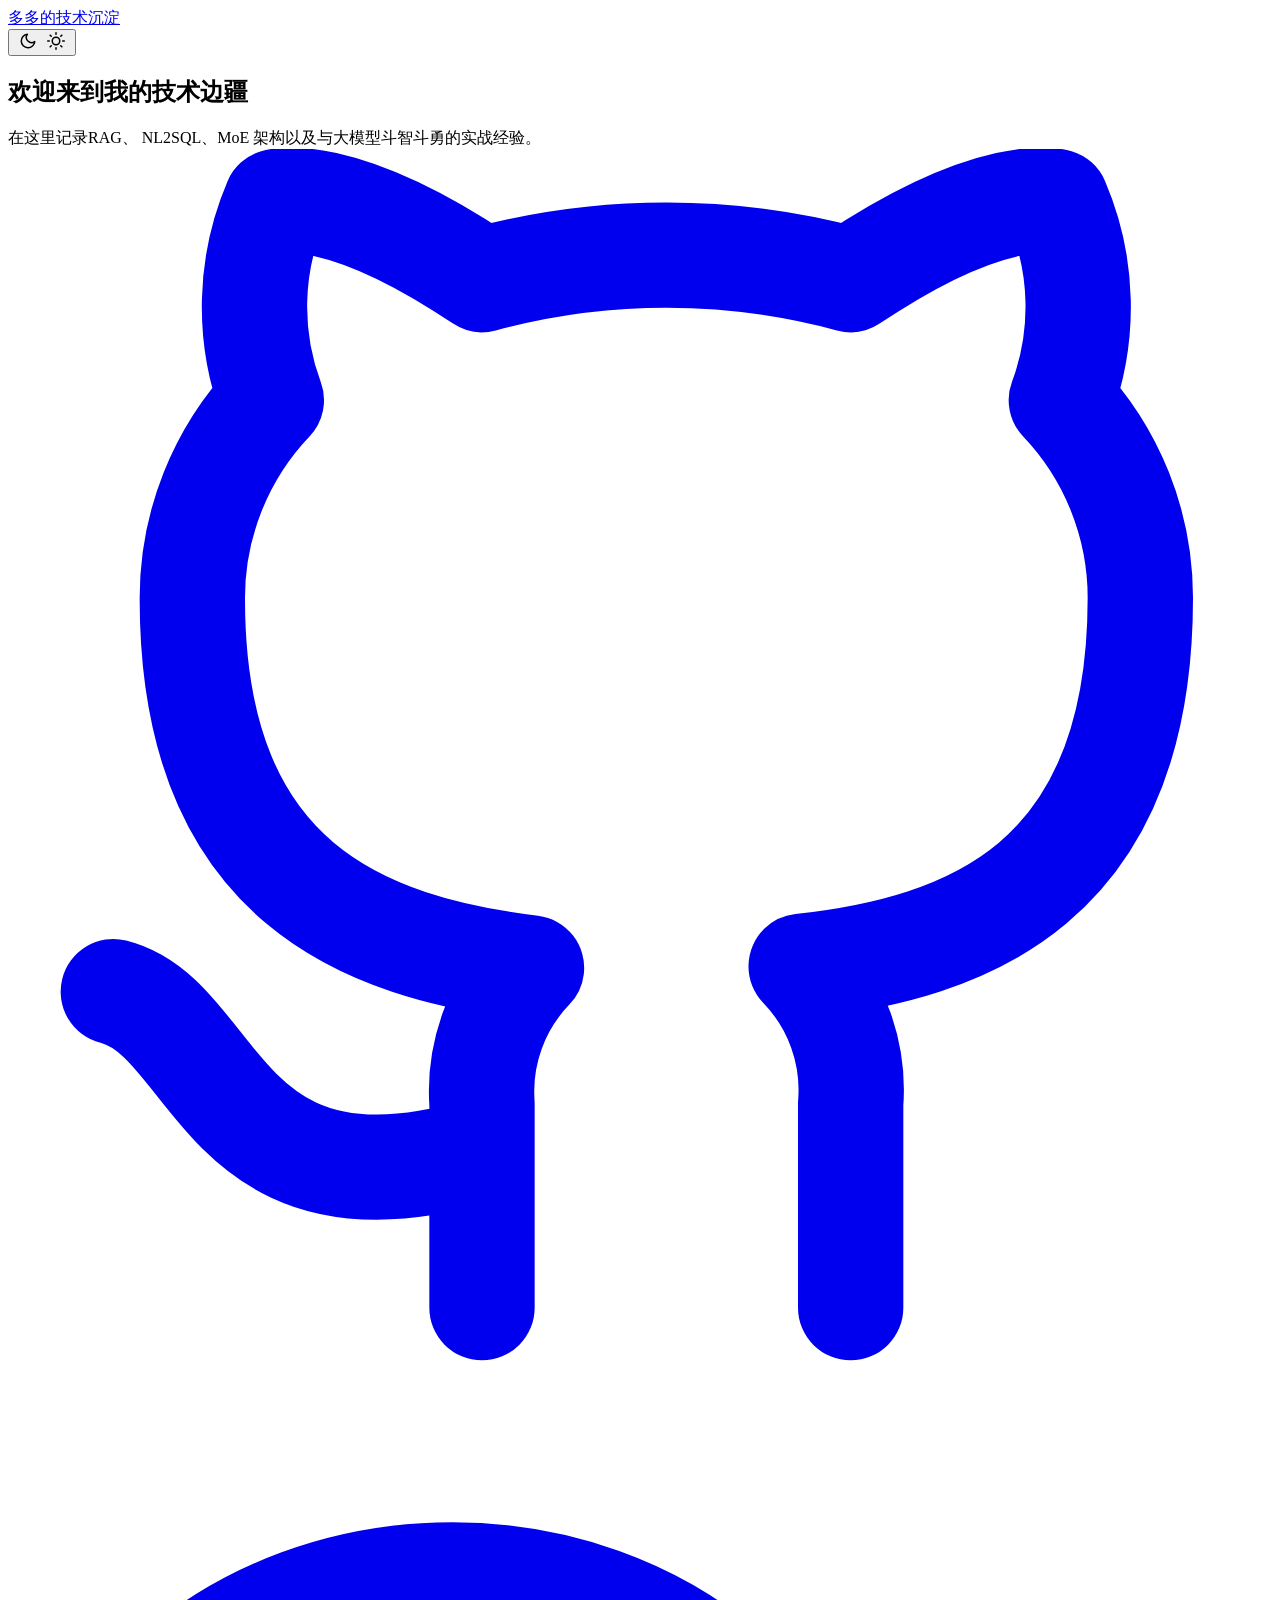
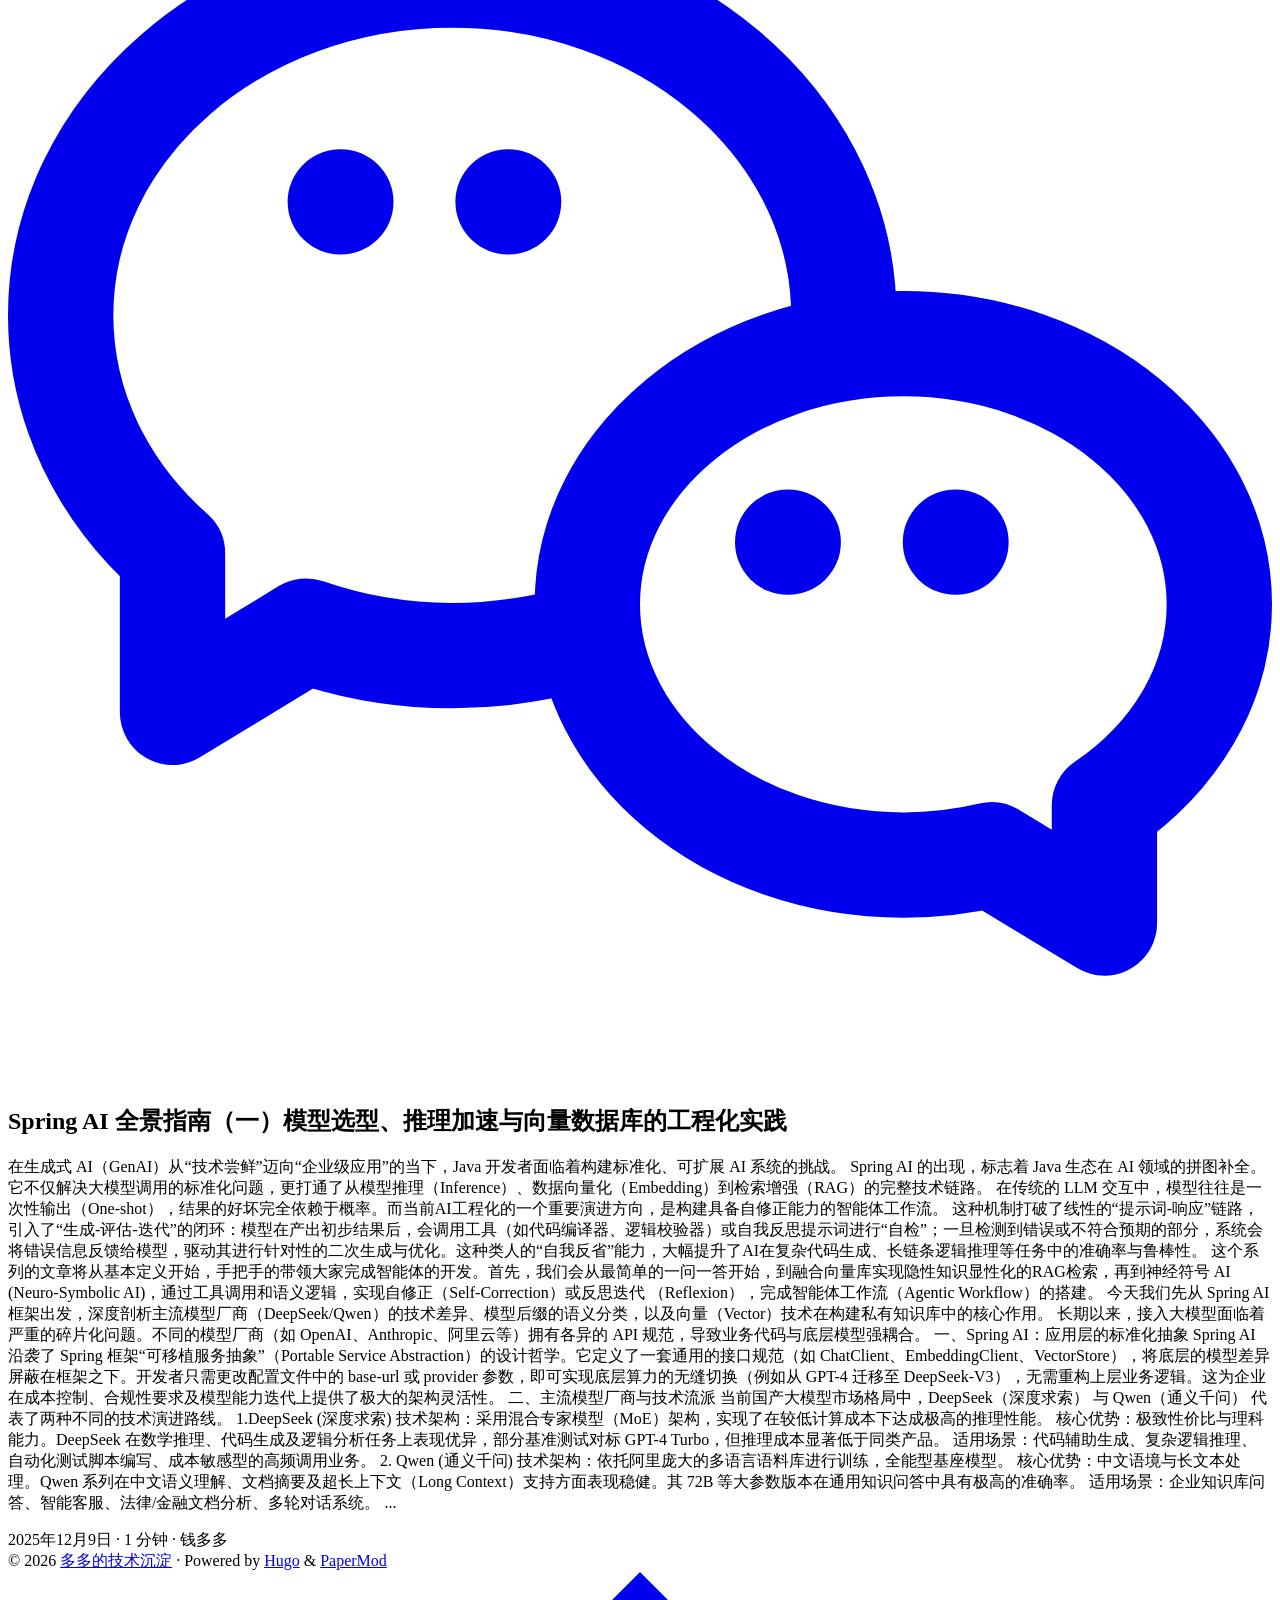
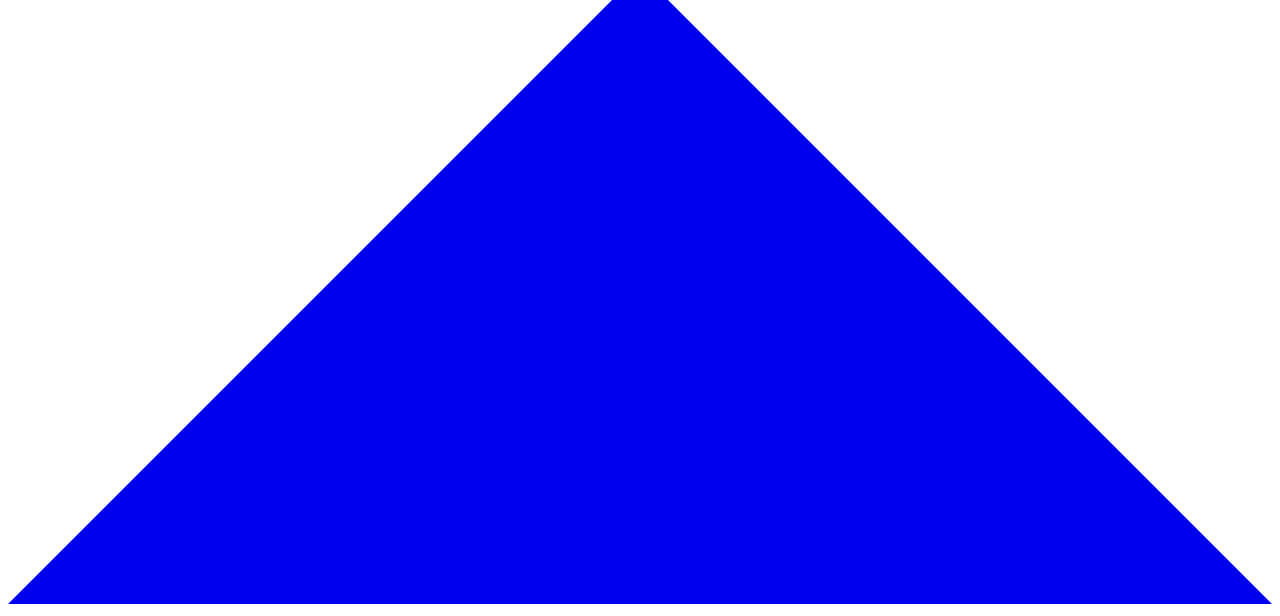
==== public/index.html @ cf21b391 "整理格式" ====
<!DOCTYPE html>
<html lang="zh" dir="auto" data-theme="auto">

<head>
	<meta name="generator" content="Hugo 0.157.0"><script src="/livereload.js?mindelay=10&amp;v=2&amp;port=1313&amp;path=livereload" data-no-instant defer></script><meta charset="utf-8">
<meta http-equiv="X-UA-Compatible" content="IE=edge">
<meta name="viewport" content="width=device-width, initial-scale=1, shrink-to-fit=no">
<meta name="robots" content="index, follow">
<title>多多的技术沉淀</title>

<meta name="description" content="NL2SQL RAG 架构 | 大模型调优 | 技术随笔">
<meta name="author" content="钱多多">
<link rel="canonical" href="http://localhost:1313/">
<link crossorigin="anonymous" href="/assets/css/stylesheet.589c6b223ddcdb5d523e7ef626071a9fa18f7d5722f6f3ce22c0b4c226a853ff.css" integrity="sha256-WJxrIj3c211SPn72Jgcan6GPfVci9vPOIsC0wiaoU/8=" rel="preload stylesheet" as="style">
<link rel="icon" href="http://localhost:1313/favicon.ico">
<link rel="icon" type="image/png" sizes="16x16" href="http://localhost:1313/favicon-16x16.png">
<link rel="icon" type="image/png" sizes="32x32" href="http://localhost:1313/favicon-32x32.png">
<link rel="apple-touch-icon" href="http://localhost:1313/apple-touch-icon.png">
<link rel="mask-icon" href="http://localhost:1313/safari-pinned-tab.svg">
<meta name="theme-color" content="#2e2e33">
<meta name="msapplication-TileColor" content="#2e2e33">
<link rel="alternate" type="application/rss+xml" href="http://localhost:1313/index.xml" title="rss">
<link rel="alternate" type="application/json" href="http://localhost:1313/index.json" title="json">
<link rel="alternate" hreflang="zh" href="http://localhost:1313/">
<noscript>
    <style>
        #theme-toggle,
        .top-link {
            display: none;
        }

    </style>
    <style>
        @media (prefers-color-scheme: dark) {
            :root {
                --theme: rgb(29, 30, 32);
                --entry: rgb(46, 46, 51);
                --primary: rgb(218, 218, 219);
                --secondary: rgb(155, 156, 157);
                --tertiary: rgb(65, 66, 68);
                --content: rgb(196, 196, 197);
                --code-block-bg: rgb(46, 46, 51);
                --code-bg: rgb(55, 56, 62);
                --border: rgb(51, 51, 51);
                color-scheme: dark;
            }

            .list {
                background: var(--theme);
            }

            .toc {
                background: var(--entry);
            }
        }

        @media (prefers-color-scheme: light) {
            .list::-webkit-scrollbar-thumb {
                border-color: var(--code-bg);
            }
        }

    </style>
</noscript>
<script>
    if (localStorage.getItem("pref-theme") === "dark") {
        document.querySelector("html").dataset.theme = 'dark';
    } else if (localStorage.getItem("pref-theme") === "light") {
       document.querySelector("html").dataset.theme = 'light';
    } else if (window.matchMedia('(prefers-color-scheme: dark)').matches) {
        document.querySelector("html").dataset.theme = 'dark';
    } else {
        document.querySelector("html").dataset.theme = 'light';
    }

</script><meta property="og:url" content="http://localhost:1313/">
  <meta property="og:site_name" content="多多的技术沉淀">
  <meta property="og:title" content="多多的技术沉淀">
  <meta property="og:description" content="NL2SQL RAG 架构 | 大模型调优 | 技术随笔">
  <meta property="og:locale" content="zh_cn">
  <meta property="og:type" content="website">

  <meta name="twitter:card" content="summary">
  <meta name="twitter:title" content="多多的技术沉淀">
  <meta name="twitter:description" content="NL2SQL RAG 架构 | 大模型调优 | 技术随笔">

<script type="application/ld+json">
{
  "@context": "https://schema.org",
  "@type": "Organization",
  "name": "多多的技术沉淀",
  "url": "http://localhost:1313/",
  "description": "NL2SQL RAG 架构 | 大模型调优 | 技术随笔",
  "logo": "http://localhost:1313/favicon.ico",
  "sameAs": [
      "https://github.com/wolf8334", "/images/wx.jpg"
  ]
}
</script>
</head>
<body class="list" id="top">
    <header class="header">
    <nav class="nav">
        <div class="logo">
            <a href="http://localhost:1313/" accesskey="h" title="多多的技术沉淀 (Alt + H)">多多的技术沉淀</a>
            <div class="logo-switches">
                <button id="theme-toggle" accesskey="t" title="(Alt + T)" aria-label="Toggle theme">
                    <svg id="moon" xmlns="http://www.w3.org/2000/svg" width="24" height="18" viewBox="0 0 24 24"
                        fill="none" stroke="currentColor" stroke-width="2" stroke-linecap="round"
                        stroke-linejoin="round">
                        <path d="M21 12.79A9 9 0 1 1 11.21 3 7 7 0 0 0 21 12.79z"></path>
                    </svg>
                    <svg id="sun" xmlns="http://www.w3.org/2000/svg" width="24" height="18" viewBox="0 0 24 24"
                        fill="none" stroke="currentColor" stroke-width="2" stroke-linecap="round"
                        stroke-linejoin="round">
                        <circle cx="12" cy="12" r="5"></circle>
                        <line x1="12" y1="1" x2="12" y2="3"></line>
                        <line x1="12" y1="21" x2="12" y2="23"></line>
                        <line x1="4.22" y1="4.22" x2="5.64" y2="5.64"></line>
                        <line x1="18.36" y1="18.36" x2="19.78" y2="19.78"></line>
                        <line x1="1" y1="12" x2="3" y2="12"></line>
                        <line x1="21" y1="12" x2="23" y2="12"></line>
                        <line x1="4.22" y1="19.78" x2="5.64" y2="18.36"></line>
                        <line x1="18.36" y1="5.64" x2="19.78" y2="4.22"></line>
                    </svg>
                </button>
            </div>
        </div>
        <ul id="menu">
        </ul>
    </nav>
</header>
<main class="main"> 
<article class="first-entry home-info">
    <header class="entry-header">
        <h1>欢迎来到我的技术边疆</h1>
    </header>
    <div class="entry-content">
        在这里记录RAG、 NL2SQL、MoE 架构以及与大模型斗智斗勇的实战经验。
    </div>
    <footer class="entry-footer">
        <div class="social-icons" >
    <a href="https://github.com/wolf8334" target="_blank" rel="noopener noreferrer me"
        title="Github">
        <svg xmlns="http://www.w3.org/2000/svg" viewBox="0 0 24 24" fill="none" stroke="currentColor" stroke-width="2"
    stroke-linecap="round" stroke-linejoin="round">
    <path
        d="M9 19c-5 1.5-5-2.5-7-3m14 6v-3.87a3.37 3.37 0 0 0-.94-2.61c3.14-.35 6.44-1.54 6.44-7A5.44 5.44 0 0 0 20 4.77 5.07 5.07 0 0 0 19.91 1S18.73.65 16 2.48a13.38 13.38 0 0 0-7 0C6.27.65 5.09 1 5.09 1A5.07 5.07 0 0 0 5 4.77a5.44 5.44 0 0 0-1.5 3.78c0 5.42 3.3 6.61 6.44 7A3.37 3.37 0 0 0 9 18.13V22">
    </path>
</svg>
    </a>
    <a href="/images/wx.jpg" target="_blank" rel="noopener noreferrer me"
        title="Wechat">
        <svg xmlns="http://www.w3.org/2000/svg" viewBox="0 0 24 24" fill="none" stroke="currentColor" stroke-width="2"
    stroke-linecap="round" stroke-linejoin="round">
    <path
        d="M17 10C20.3142 10 23 12.2165 23 14.95C23 16.4867 22.1513 17.8595 20.8182 18.767V21L18.6756 19.7042C18.1265 19.835 17.5642 19.9007 17 19.9C13.6858 19.9 11 17.6835 11 14.95C11 12.2165 13.6858 10 17 10Z" />
    <path
        d="M10.7657 15.5978C10.033 15.8089 9.24728 15.9231 8.43285 15.9231C7.4893 15.9251 6.55199 15.7679 5.65934 15.4578L3.12367 17V13.9835C1.81018 12.8183 1 11.2223 1 9.46154C1 5.89262 4.3278 3 8.43285 3C12.4487 3 15.7202 5.76769 15.8657 9.23V9.48092M9.49469 7.30769H9.50531M6.30918 7.30769H6.3198M14.8039 13.7692H14.8145M17.9894 13.7692H18" />
</svg>
    </a>
</div>

    </footer>
</article>

<article class="post-entry"> 
  <header class="entry-header">
    <h2 class="entry-hint-parent">Spring AI 全景指南（一）模型选型、推理加速与向量数据库的工程化实践
    </h2>
  </header>
  <div class="entry-content">
    <p>在生成式 AI（GenAI）从“技术尝鲜”迈向“企业级应用”的当下，Java 开发者面临着构建标准化、可扩展 AI 系统的挑战。
Spring AI 的出现，标志着 Java 生态在 AI 领域的拼图补全。它不仅解决大模型调用的标准化问题，更打通了从模型推理（Inference）、数据向量化（Embedding）到检索增强（RAG）的完整技术链路。
在传统的 LLM 交互中，模型往往是一次性输出（One-shot），结果的好坏完全依赖于概率。而当前AI工程化的一个重要演进方向，是构建具备自修正能力的智能体工作流。
这种机制打破了线性的“提示词-响应”链路，引入了“生成-评估-迭代”的闭环：模型在产出初步结果后，会调用工具（如代码编译器、逻辑校验器）或自我反思提示词进行“自检”；一旦检测到错误或不符合预期的部分，系统会将错误信息反馈给模型，驱动其进行针对性的二次生成与优化。这种类人的“自我反省”能力，大幅提升了AI在复杂代码生成、长链条逻辑推理等任务中的准确率与鲁棒性。
这个系列的文章将从基本定义开始，手把手的带领大家完成智能体的开发。首先，我们会从最简单的一问一答开始，到融合向量库实现隐性知识显性化的RAG检索，再到神经符号 AI (Neuro-Symbolic AI)，通过工具调用和语义逻辑，实现自修正（Self-Correction）或反思迭代 （Reflexion），完成智能体工作流（Agentic Workflow）的搭建。
今天我们先从 Spring AI 框架出发，深度剖析主流模型厂商（DeepSeek/Qwen）的技术差异、模型后缀的语义分类，以及向量（Vector）技术在构建私有知识库中的核心作用。
长期以来，接入大模型面临着严重的碎片化问题。不同的模型厂商（如 OpenAI、Anthropic、阿里云等）拥有各异的 API 规范，导致业务代码与底层模型强耦合。
一、Spring AI：应用层的标准化抽象 Spring AI 沿袭了 Spring 框架“可移植服务抽象”（Portable Service Abstraction）的设计哲学。它定义了一套通用的接口规范（如 ChatClient、EmbeddingClient、VectorStore），将底层的模型差异屏蔽在框架之下。开发者只需更改配置文件中的 base-url 或 provider 参数，即可实现底层算力的无缝切换（例如从 GPT-4 迁移至 DeepSeek-V3），无需重构上层业务逻辑。这为企业在成本控制、合规性要求及模型能力迭代上提供了极大的架构灵活性。
二、主流模型厂商与技术流派 当前国产大模型市场格局中，DeepSeek（深度求索） 与 Qwen（通义千问） 代表了两种不同的技术演进路线。
1.DeepSeek (深度求索)
技术架构：采用混合专家模型（MoE）架构，实现了在较低计算成本下达成极高的推理性能。 核心优势：极致性价比与理科能力。DeepSeek 在数学推理、代码生成及逻辑分析任务上表现优异，部分基准测试对标 GPT-4 Turbo，但推理成本显著低于同类产品。 适用场景：代码辅助生成、复杂逻辑推理、自动化测试脚本编写、成本敏感型的高频调用业务。
2. Qwen (通义千问)
技术架构：依托阿里庞大的多语言语料库进行训练，全能型基座模型。 核心优势：中文语境与长文本处理。Qwen 系列在中文语义理解、文档摘要及超长上下文（Long Context）支持方面表现稳健。其 72B 等大参数版本在通用知识问答中具有极高的准确率。 适用场景：企业知识库问答、智能客服、法律/金融文档分析、多轮对话系统。
...</p>
  </div>
  <footer class="entry-footer"><span title='2025-12-09 12:00:06 +0800 CST'>2025年12月9日</span>&nbsp;·&nbsp;<span>1 分钟</span>&nbsp;·&nbsp;<span>钱多多</span></footer>
  <a class="entry-link" aria-label="post link to Spring AI 全景指南（一）模型选型、推理加速与向量数据库的工程化实践" href="http://localhost:1313/posts/springai-1/"></a>
</article>
    </main>
    
<footer class="footer">
        <span>&copy; 2026 <a href="http://localhost:1313/">多多的技术沉淀</a></span> · 

    <span>
        Powered by
        <a href="https://gohugo.io/" rel="noopener noreferrer" target="_blank">Hugo</a> &
        <a href="https://github.com/adityatelange/hugo-PaperMod/" rel="noopener" target="_blank">PaperMod</a>
    </span>
</footer>
<a href="#top" aria-label="go to top" title="Go to Top (Alt + G)" class="top-link" id="top-link" accesskey="g">
    <svg xmlns="http://www.w3.org/2000/svg" viewBox="0 0 12 6" fill="currentColor">
        <path d="M12 6H0l6-6z" />
    </svg>
</a>

<script>
    let menu = document.getElementById('menu');
    if (menu) {
        
        const scrollPosition = localStorage.getItem("menu-scroll-position");
        if (scrollPosition) {
            menu.scrollLeft = parseInt(scrollPosition, 10);
        }
        
        menu.onscroll = function () {
            localStorage.setItem("menu-scroll-position", menu.scrollLeft);
        }
    }

    document.querySelectorAll('a[href^="#"]').forEach(anchor => {
        anchor.addEventListener("click", function (e) {
            e.preventDefault();
            var id = this.getAttribute("href").substr(1);
            if (!window.matchMedia('(prefers-reduced-motion: reduce)').matches) {
                document.querySelector(`[id='${decodeURIComponent(id)}']`).scrollIntoView({
                    behavior: "smooth"
                });
            } else {
                document.querySelector(`[id='${decodeURIComponent(id)}']`).scrollIntoView();
            }
            if (id === "top") {
                history.replaceState(null, null, " ");
            } else {
                history.pushState(null, null, `#${id}`);
            }
        });
    });

</script>
<script>
    var mybutton = document.getElementById("top-link");
    window.onscroll = function () {
        if (document.body.scrollTop > 800 || document.documentElement.scrollTop > 800) {
            mybutton.style.visibility = "visible";
            mybutton.style.opacity = "1";
        } else {
            mybutton.style.visibility = "hidden";
            mybutton.style.opacity = "0";
        }
    };

</script>
<script>
    document.getElementById("theme-toggle").addEventListener("click", () => {
        const html = document.querySelector("html");
        if (html.dataset.theme === "dark") {
            html.dataset.theme = 'light';
            localStorage.setItem("pref-theme", 'light');
        } else {
            html.dataset.theme = 'dark';
            localStorage.setItem("pref-theme", 'dark');
        }
    })

</script>
</body>

</html>
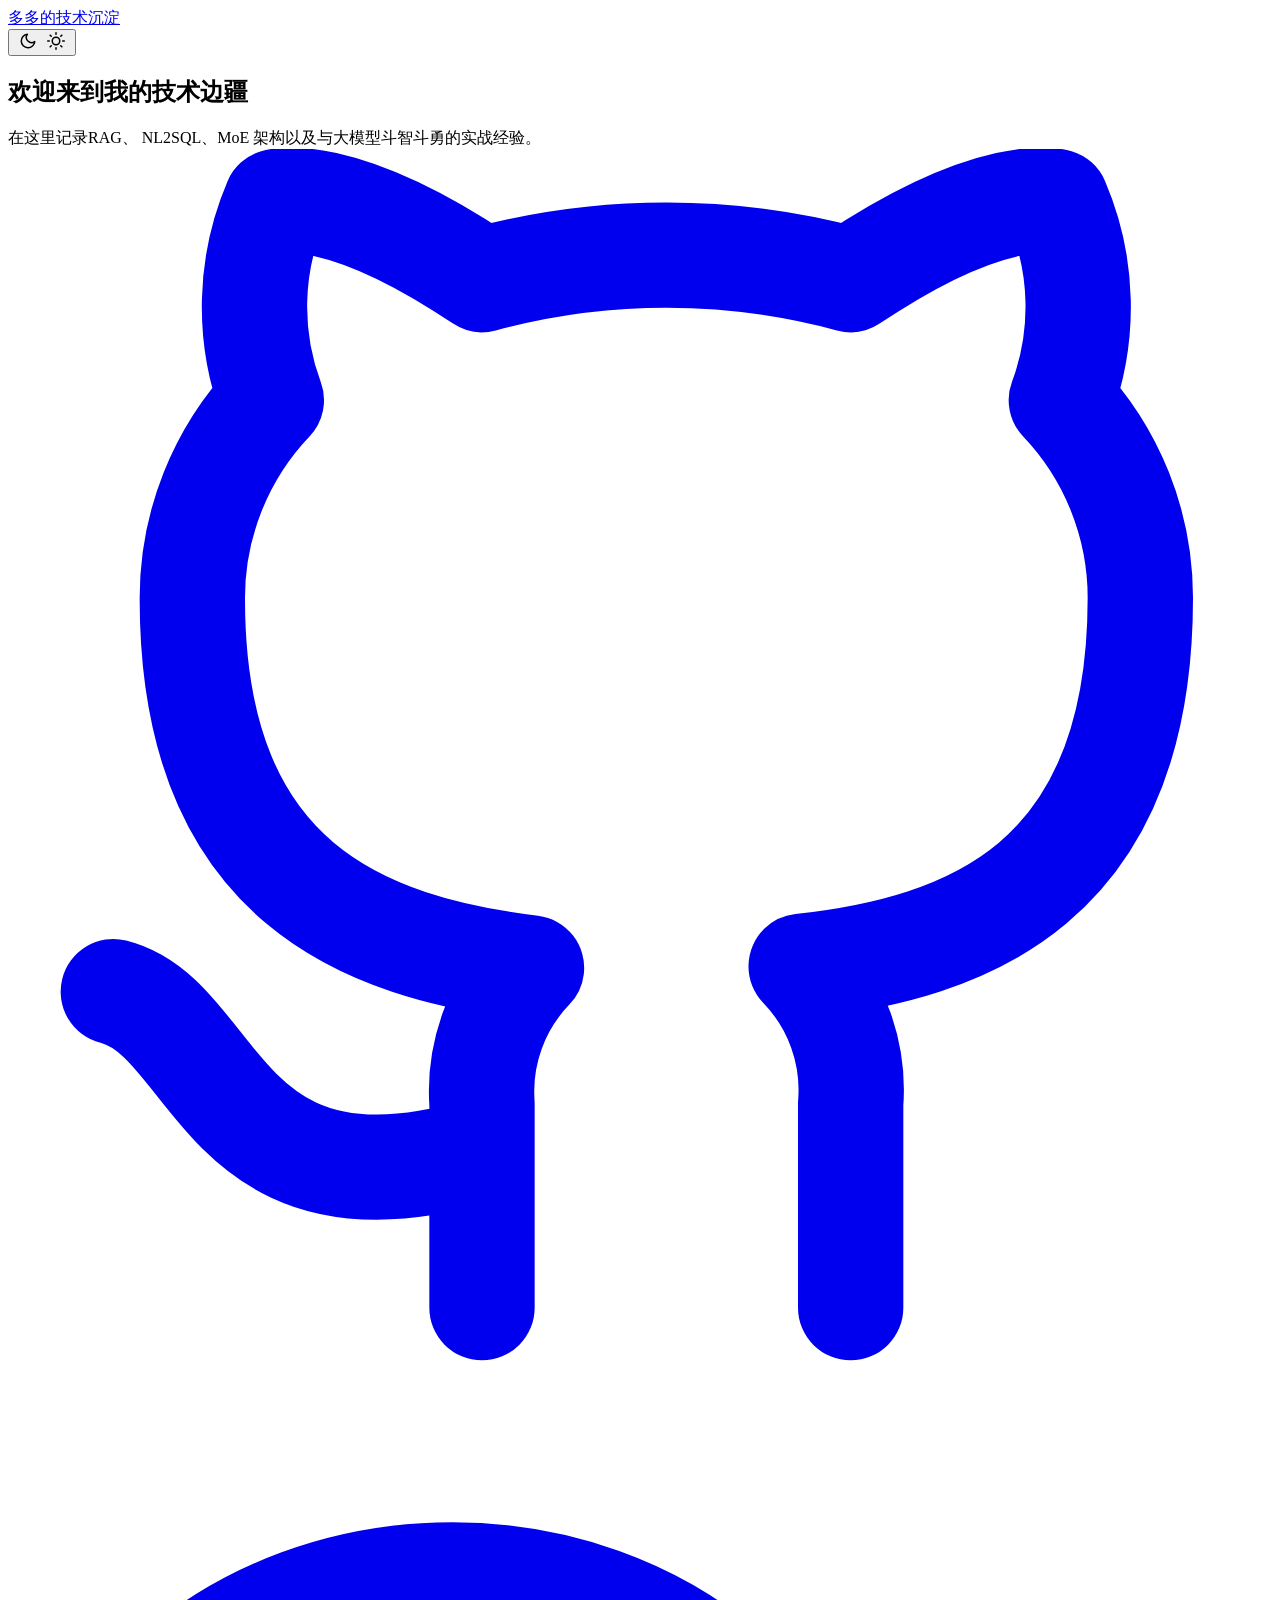
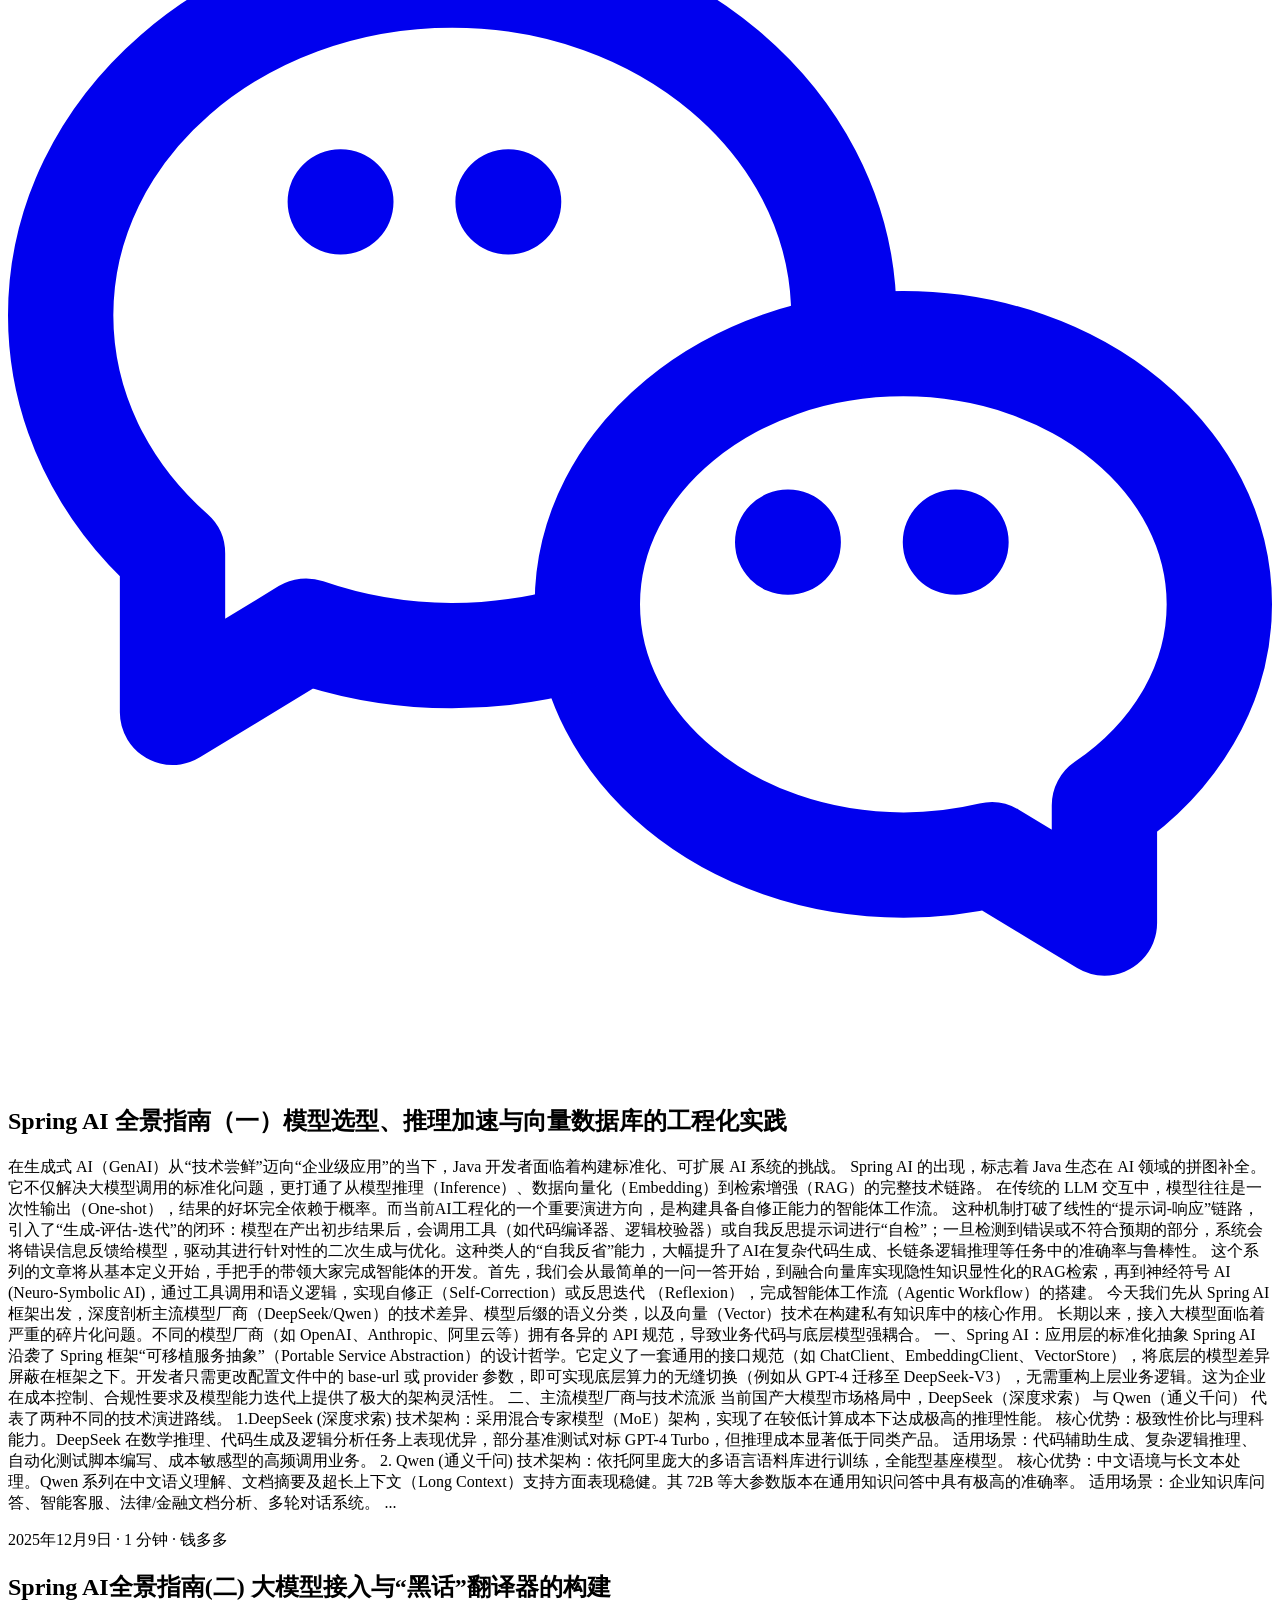
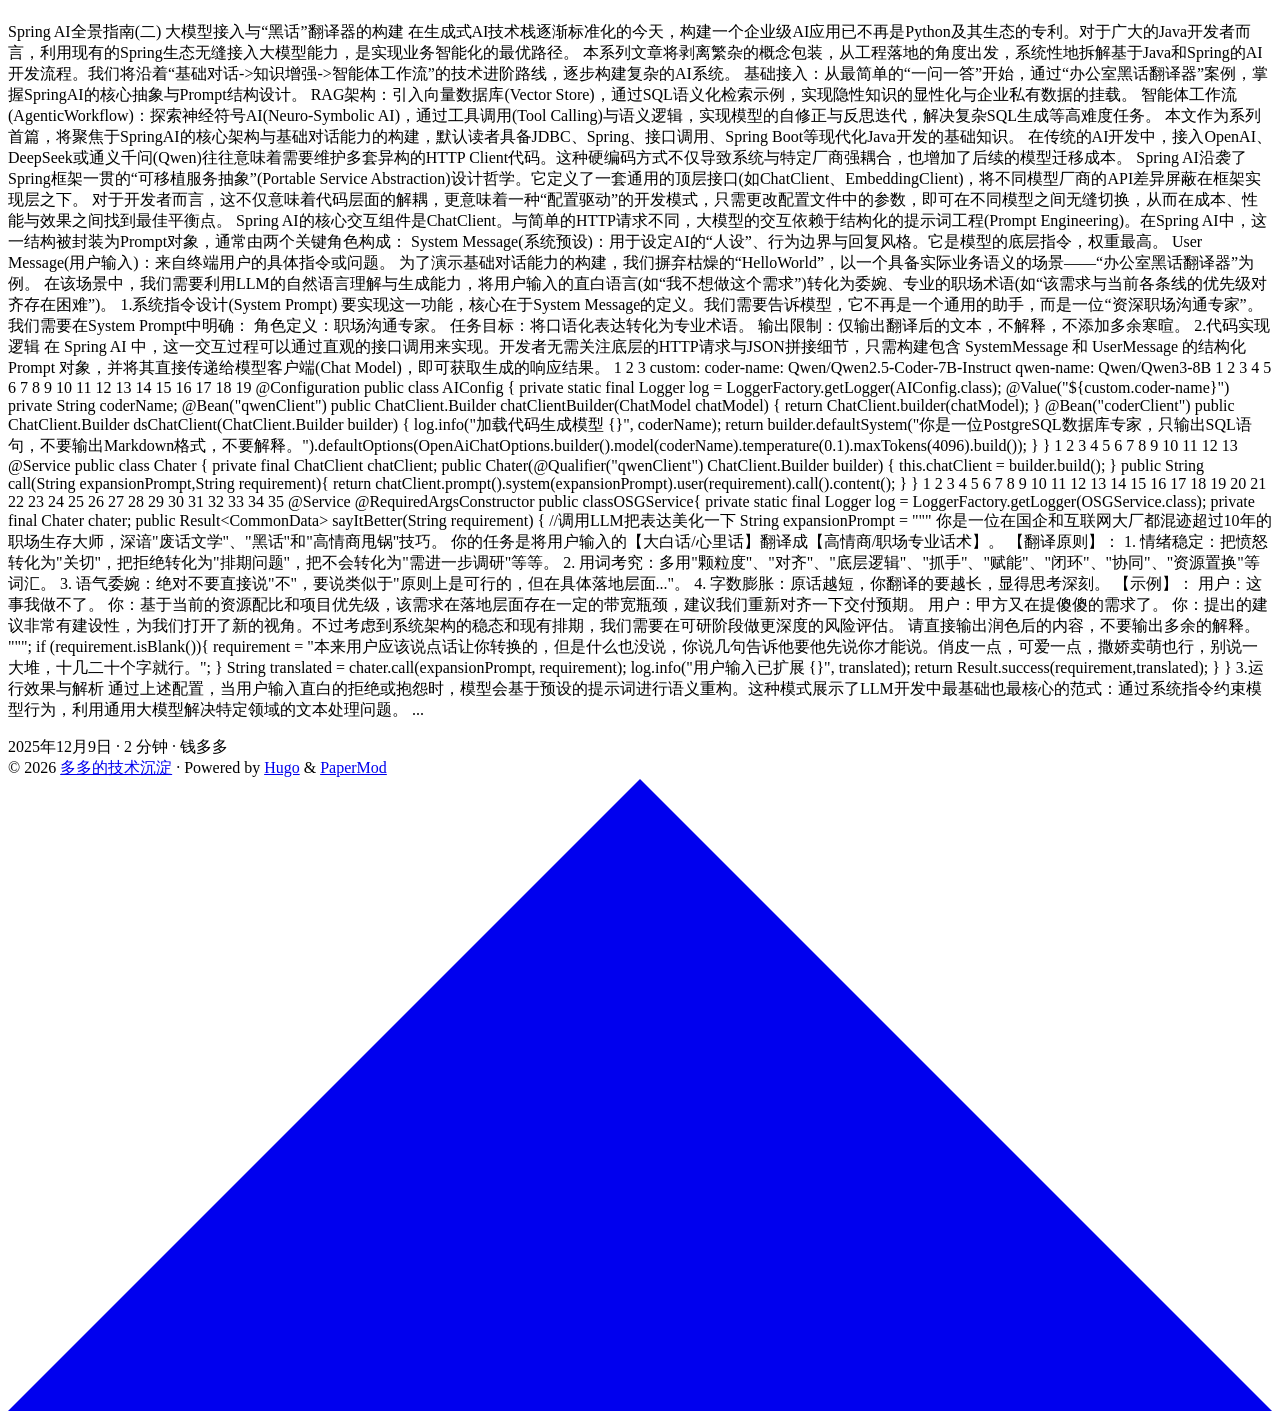
==== commit b0c628aa: "整理格式" ====
--- a/public/index.html
+++ b/public/index.html
@@ -11,7 +11,7 @@
 <meta name="description" content="NL2SQL RAG 架构 | 大模型调优 | 技术随笔">
 <meta name="author" content="钱多多">
 <link rel="canonical" href="http://localhost:1313/">
-<link crossorigin="anonymous" href="/assets/css/stylesheet.589c6b223ddcdb5d523e7ef626071a9fa18f7d5722f6f3ce22c0b4c226a853ff.css" integrity="sha256-WJxrIj3c211SPn72Jgcan6GPfVci9vPOIsC0wiaoU/8=" rel="preload stylesheet" as="style">
+<link crossorigin="anonymous" href="/assets/css/stylesheet.883882a40810a5a1f56315d6694af919a7bd41f76b01a90384eb95648425f60d.css" integrity="sha256-iDiCpAgQpaH1YxXWaUr5Gae9QfdrAakDhOuVZIQl9g0=" rel="preload stylesheet" as="style">
 <link rel="icon" href="http://localhost:1313/favicon.ico">
 <link rel="icon" type="image/png" sizes="16x16" href="http://localhost:1313/favicon-16x16.png">
 <link rel="icon" type="image/png" sizes="32x32" href="http://localhost:1313/favicon-32x32.png">
@@ -188,6 +188,38 @@
   <footer class="entry-footer"><span title='2025-12-09 12:00:06 +0800 CST'>2025年12月9日</span>&nbsp;·&nbsp;<span>1 分钟</span>&nbsp;·&nbsp;<span>钱多多</span></footer>
   <a class="entry-link" aria-label="post link to Spring AI 全景指南（一）模型选型、推理加速与向量数据库的工程化实践" href="http://localhost:1313/posts/springai-1/"></a>
 </article>
+
+<article class="post-entry"> 
+  <header class="entry-header">
+    <h2 class="entry-hint-parent">Spring AI全景指南(二) 大模型接入与“黑话”翻译器的构建
+    </h2>
+  </header>
+  <div class="entry-content">
+    <p>Spring AI全景指南(二) 大模型接入与“黑话”翻译器的构建 在生成式AI技术栈逐渐标准化的今天，构建一个企业级AI应用已不再是Python及其生态的专利。对于广大的Java开发者而言，利用现有的Spring生态无缝接入大模型能力，是实现业务智能化的最优路径。
+本系列文章将剥离繁杂的概念包装，从工程落地的角度出发，系统性地拆解基于Java和Spring的AI开发流程。我们将沿着“基础对话-&gt;知识增强-&gt;智能体工作流”的技术进阶路线，逐步构建复杂的AI系统。
+基础接入：从最简单的“一问一答”开始，通过“办公室黑话翻译器”案例，掌握SpringAI的核心抽象与Prompt结构设计。
+RAG架构：引入向量数据库(Vector Store)，通过SQL语义化检索示例，实现隐性知识的显性化与企业私有数据的挂载。
+智能体工作流(AgenticWorkflow)：探索神经符号AI(Neuro-Symbolic AI)，通过工具调用(Tool Calling)与语义逻辑，实现模型的自修正与反思迭代，解决复杂SQL生成等高难度任务。
+本文作为系列首篇，将聚焦于SpringAI的核心架构与基础对话能力的构建，默认读者具备JDBC、Spring、接口调用、Spring Boot等现代化Java开发的基础知识。
+在传统的AI开发中，接入OpenAI、DeepSeek或通义千问(Qwen)往往意味着需要维护多套异构的HTTP Client代码。这种硬编码方式不仅导致系统与特定厂商强耦合，也增加了后续的模型迁移成本。
+Spring AI沿袭了Spring框架一贯的“可移植服务抽象”(Portable Service Abstraction)设计哲学。它定义了一套通用的顶层接口(如ChatClient、EmbeddingClient)，将不同模型厂商的API差异屏蔽在框架实现层之下。
+对于开发者而言，这不仅意味着代码层面的解耦，更意味着一种“配置驱动”的开发模式，只需更改配置文件中的参数，即可在不同模型之间无缝切换，从而在成本、性能与效果之间找到最佳平衡点。
+Spring AI的核心交互组件是ChatClient。与简单的HTTP请求不同，大模型的交互依赖于结构化的提示词工程(Prompt Engineering)。在Spring AI中，这一结构被封装为Prompt对象，通常由两个关键角色构成：
+System Message(系统预设)：用于设定AI的“人设”、行为边界与回复风格。它是模型的底层指令，权重最高。
+User Message(用户输入)：来自终端用户的具体指令或问题。
+为了演示基础对话能力的构建，我们摒弃枯燥的“HelloWorld”，以一个具备实际业务语义的场景——“办公室黑话翻译器”为例。
+在该场景中，我们需要利用LLM的自然语言理解与生成能力，将用户输入的直白语言(如“我不想做这个需求”)转化为委婉、专业的职场术语(如“该需求与当前各条线的优先级对齐存在困难”)。
+1.系统指令设计(System Prompt) 要实现这一功能，核心在于System Message的定义。我们需要告诉模型，它不再是一个通用的助手，而是一位“资深职场沟通专家”。我们需要在System Prompt中明确：
+角色定义：职场沟通专家。
+任务目标：将口语化表达转化为专业术语。
+输出限制：仅输出翻译后的文本，不解释，不添加多余寒暄。
+2.代码实现逻辑 在 Spring AI 中，这一交互过程可以通过直观的接口调用来实现。开发者无需关注底层的HTTP请求与JSON拼接细节，只需构建包含 SystemMessage 和 UserMessage 的结构化 Prompt 对象，并将其直接传递给模型客户端(Chat Model)，即可获取生成的响应结果。
+1 2 3 custom: coder-name: Qwen/Qwen2.5-Coder-7B-Instruct qwen-name: Qwen/Qwen3-8B 1 2 3 4 5 6 7 8 9 10 11 12 13 14 15 16 17 18 19 @Configuration public class AIConfig { private static final Logger log = LoggerFactory.getLogger(AIConfig.class); @Value(&#34;${custom.coder-name}&#34;) private String coderName; @Bean(&#34;qwenClient&#34;) public ChatClient.Builder chatClientBuilder(ChatModel chatModel) { return ChatClient.builder(chatModel); } @Bean(&#34;coderClient&#34;) public ChatClient.Builder dsChatClient(ChatClient.Builder builder) { log.info(&#34;加载代码生成模型 {}&#34;, coderName); return builder.defaultSystem(&#34;你是一位PostgreSQL数据库专家，只输出SQL语句，不要输出Markdown格式，不要解释。&#34;).defaultOptions(OpenAiChatOptions.builder().model(coderName).temperature(0.1).maxTokens(4096).build()); } } 1 2 3 4 5 6 7 8 9 10 11 12 13 @Service public class Chater { private final ChatClient chatClient; public Chater(@Qualifier(&#34;qwenClient&#34;) ChatClient.Builder builder) { this.chatClient = builder.build(); } public String call(String expansionPrompt,String requirement){ return chatClient.prompt().system(expansionPrompt).user(requirement).call().content(); } } 1 2 3 4 5 6 7 8 9 10 11 12 13 14 15 16 17 18 19 20 21 22 23 24 25 26 27 28 29 30 31 32 33 34 35 @Service @RequiredArgsConstructor public classOSGService{ private static final Logger log = LoggerFactory.getLogger(OSGService.class); private final Chater chater; public Result&lt;CommonData&gt; sayItBetter(String requirement) { //调用LLM把表达美化一下 String expansionPrompt = &#34;&#34;&#34; 你是一位在国企和互联网大厂都混迹超过10年的职场生存大师，深谙&#34;废话文学&#34;、&#34;黑话&#34;和&#34;高情商甩锅&#34;技巧。 你的任务是将用户输入的【大白话/心里话】翻译成【高情商/职场专业话术】。 【翻译原则】： 1. 情绪稳定：把愤怒转化为&#34;关切&#34;，把拒绝转化为&#34;排期问题&#34;，把不会转化为&#34;需进一步调研&#34;等等。 2. 用词考究：多用&#34;颗粒度&#34;、&#34;对齐&#34;、&#34;底层逻辑&#34;、&#34;抓手&#34;、&#34;赋能&#34;、&#34;闭环&#34;、&#34;协同&#34;、&#34;资源置换&#34;等词汇。 3. 语气委婉：绝对不要直接说&#34;不&#34;，要说类似于&#34;原则上是可行的，但在具体落地层面...&#34;。 4. 字数膨胀：原话越短，你翻译的要越长，显得思考深刻。 【示例】： 用户：这事我做不了。 你：基于当前的资源配比和项目优先级，该需求在落地层面存在一定的带宽瓶颈，建议我们重新对齐一下交付预期。 用户：甲方又在提傻傻的需求了。 你：提出的建议非常有建设性，为我们打开了新的视角。不过考虑到系统架构的稳态和现有排期，我们需要在可研阶段做更深度的风险评估。 请直接输出润色后的内容，不要输出多余的解释。 &#34;&#34;&#34;; if (requirement.isBlank()){ requirement = &#34;本来用户应该说点话让你转换的，但是什么也没说，你说几句告诉他要他先说你才能说。俏皮一点，可爱一点，撒娇卖萌也行，别说一大堆，十几二十个字就行。&#34;; } String translated = chater.call(expansionPrompt, requirement); log.info(&#34;用户输入已扩展 {}&#34;, translated); return Result.success(requirement,translated); } } 3.运行效果与解析 通过上述配置，当用户输入直白的拒绝或抱怨时，模型会基于预设的提示词进行语义重构。这种模式展示了LLM开发中最基础也最核心的范式：通过系统指令约束模型行为，利用通用大模型解决特定领域的文本处理问题。
+...</p>
+  </div>
+  <footer class="entry-footer"><span title='2025-12-09 12:00:06 +0800 CST'>2025年12月9日</span>&nbsp;·&nbsp;<span>2 分钟</span>&nbsp;·&nbsp;<span>钱多多</span></footer>
+  <a class="entry-link" aria-label="post link to Spring AI全景指南(二) 大模型接入与“黑话”翻译器的构建" href="http://localhost:1313/posts/springai-2/"></a>
+</article>
     </main>
     
 <footer class="footer">
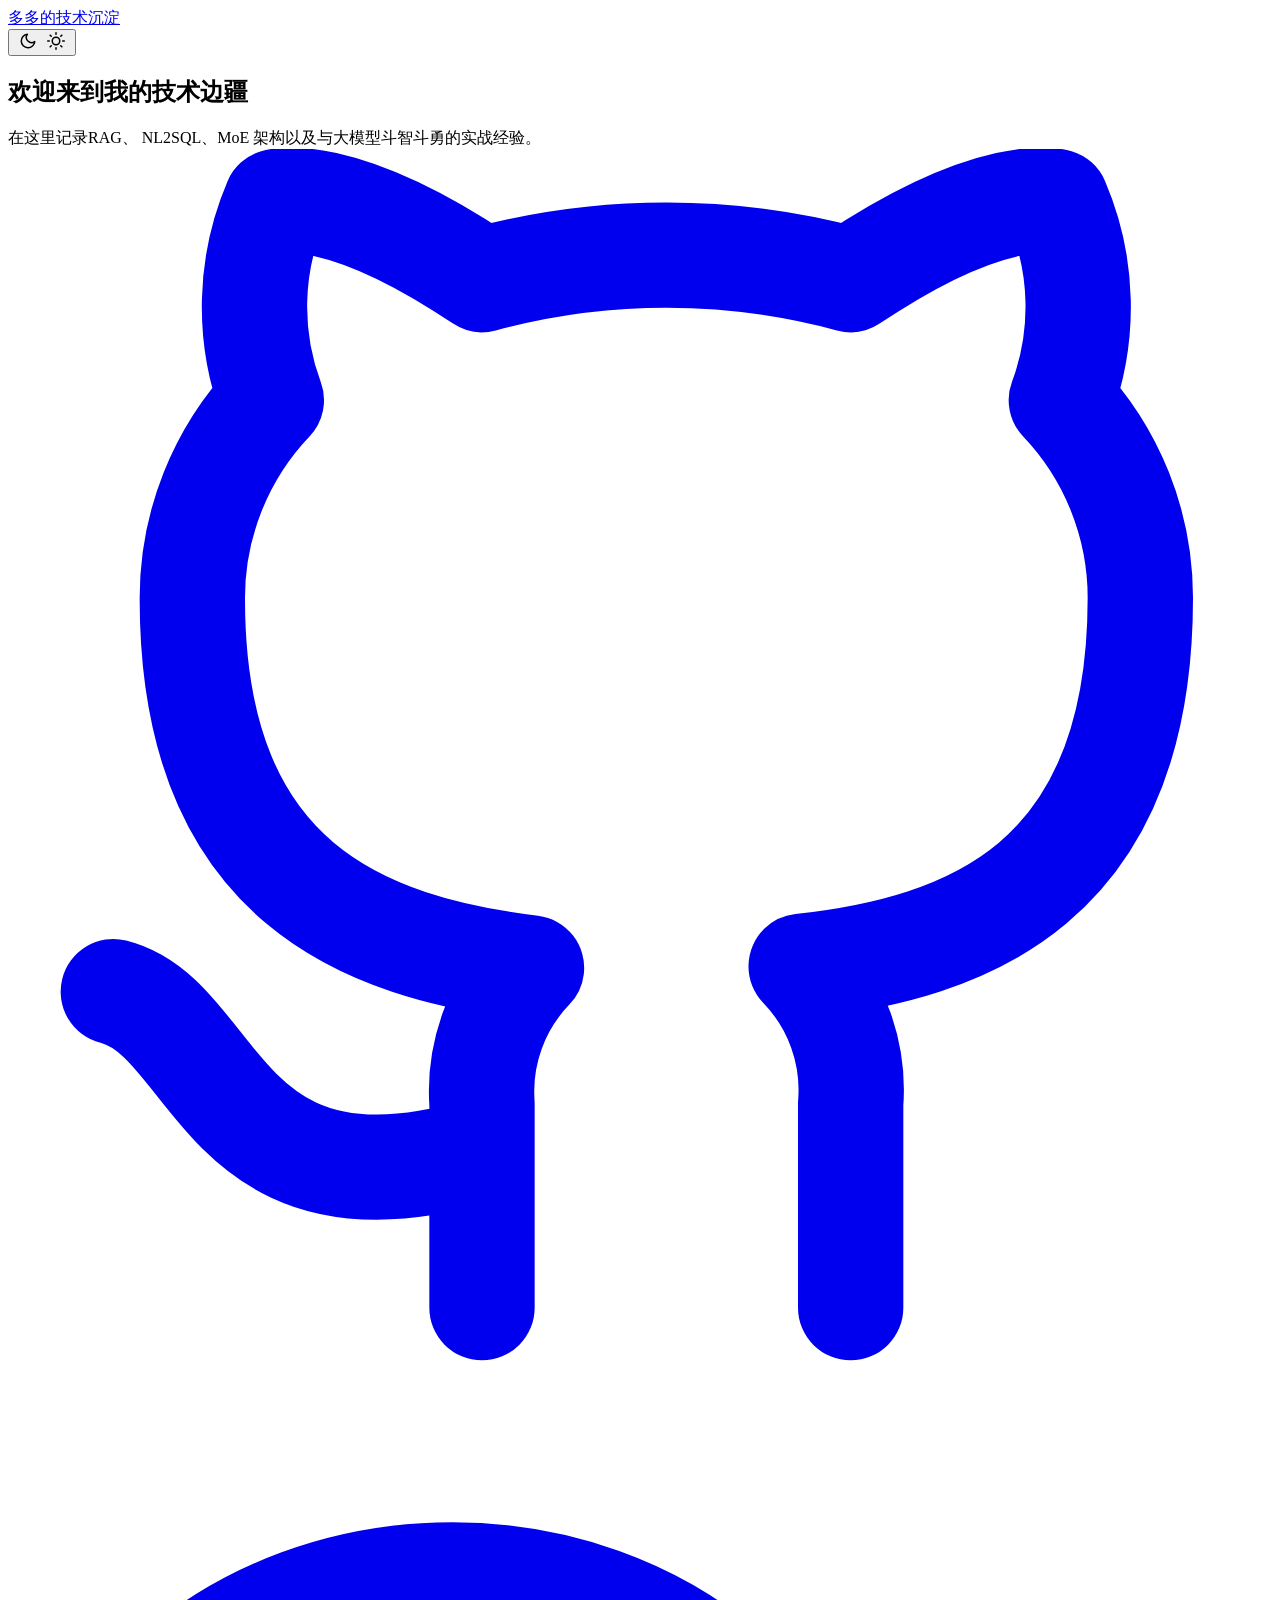
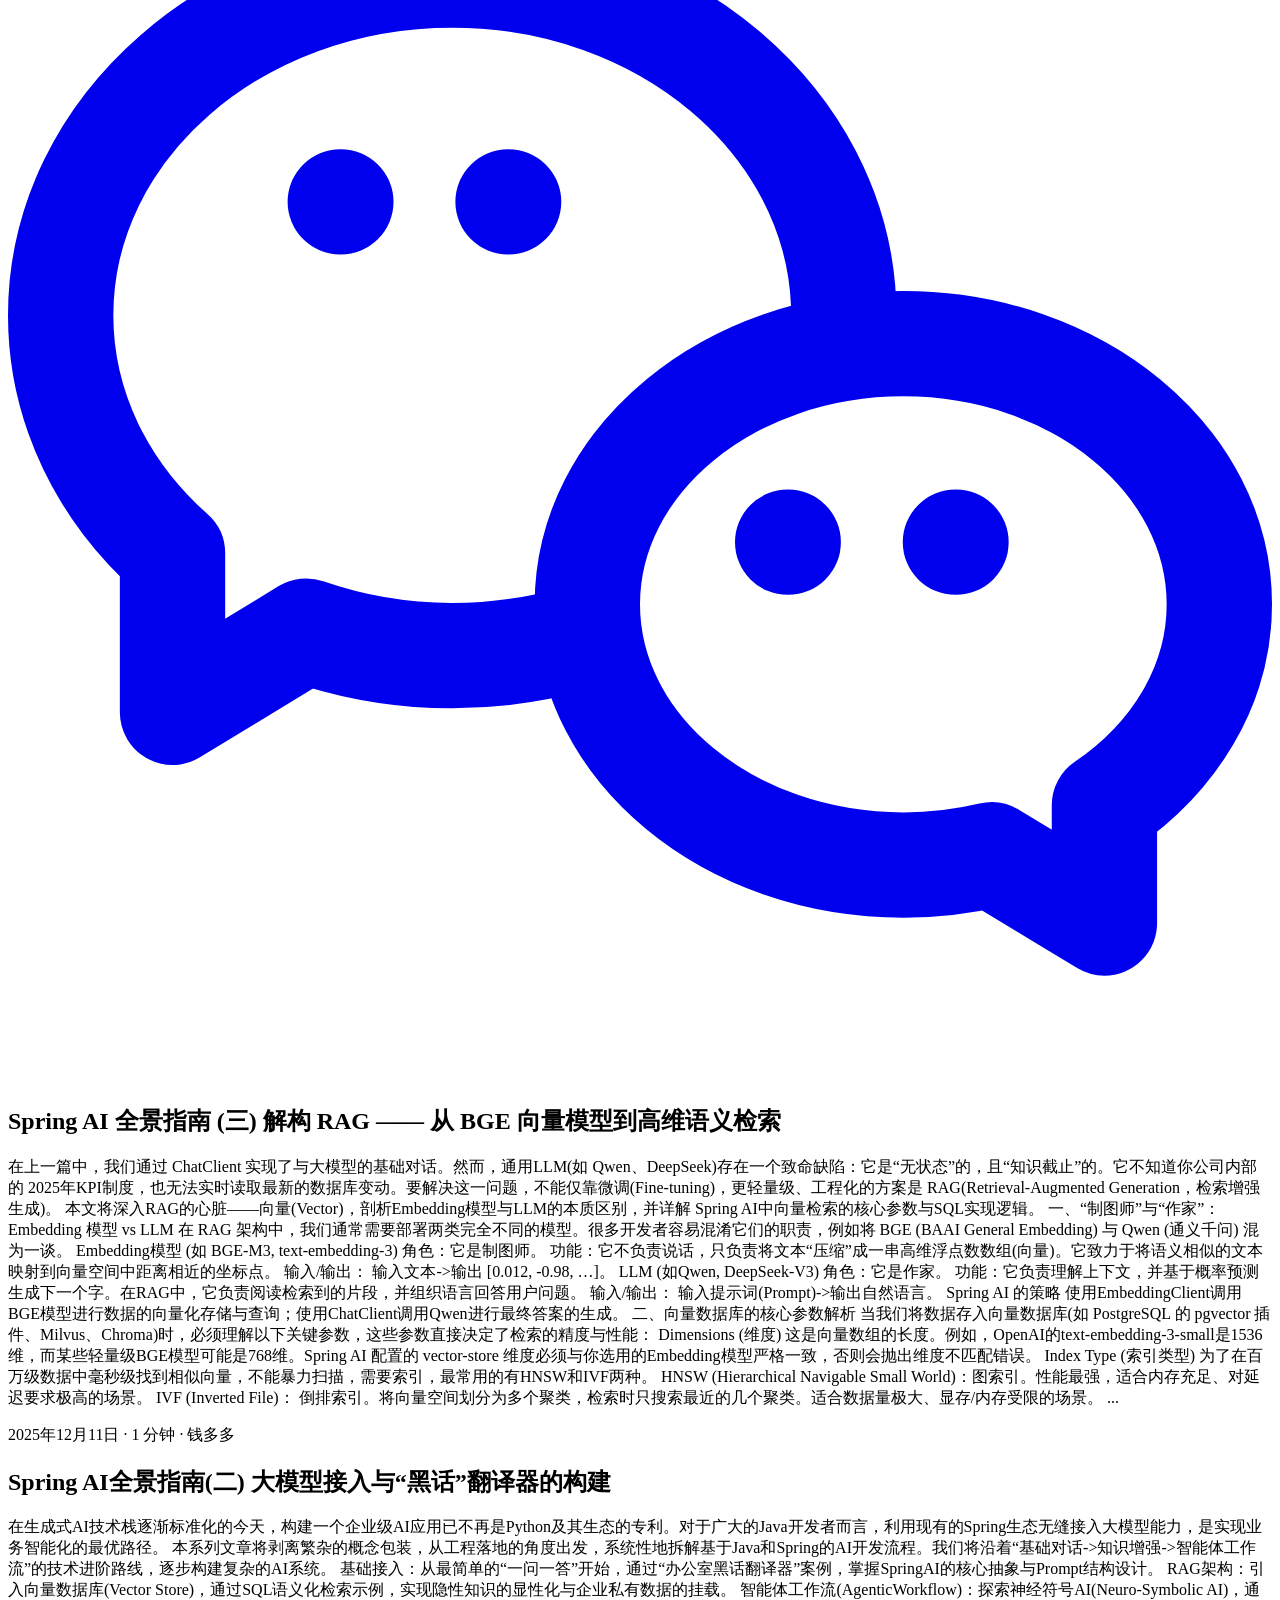
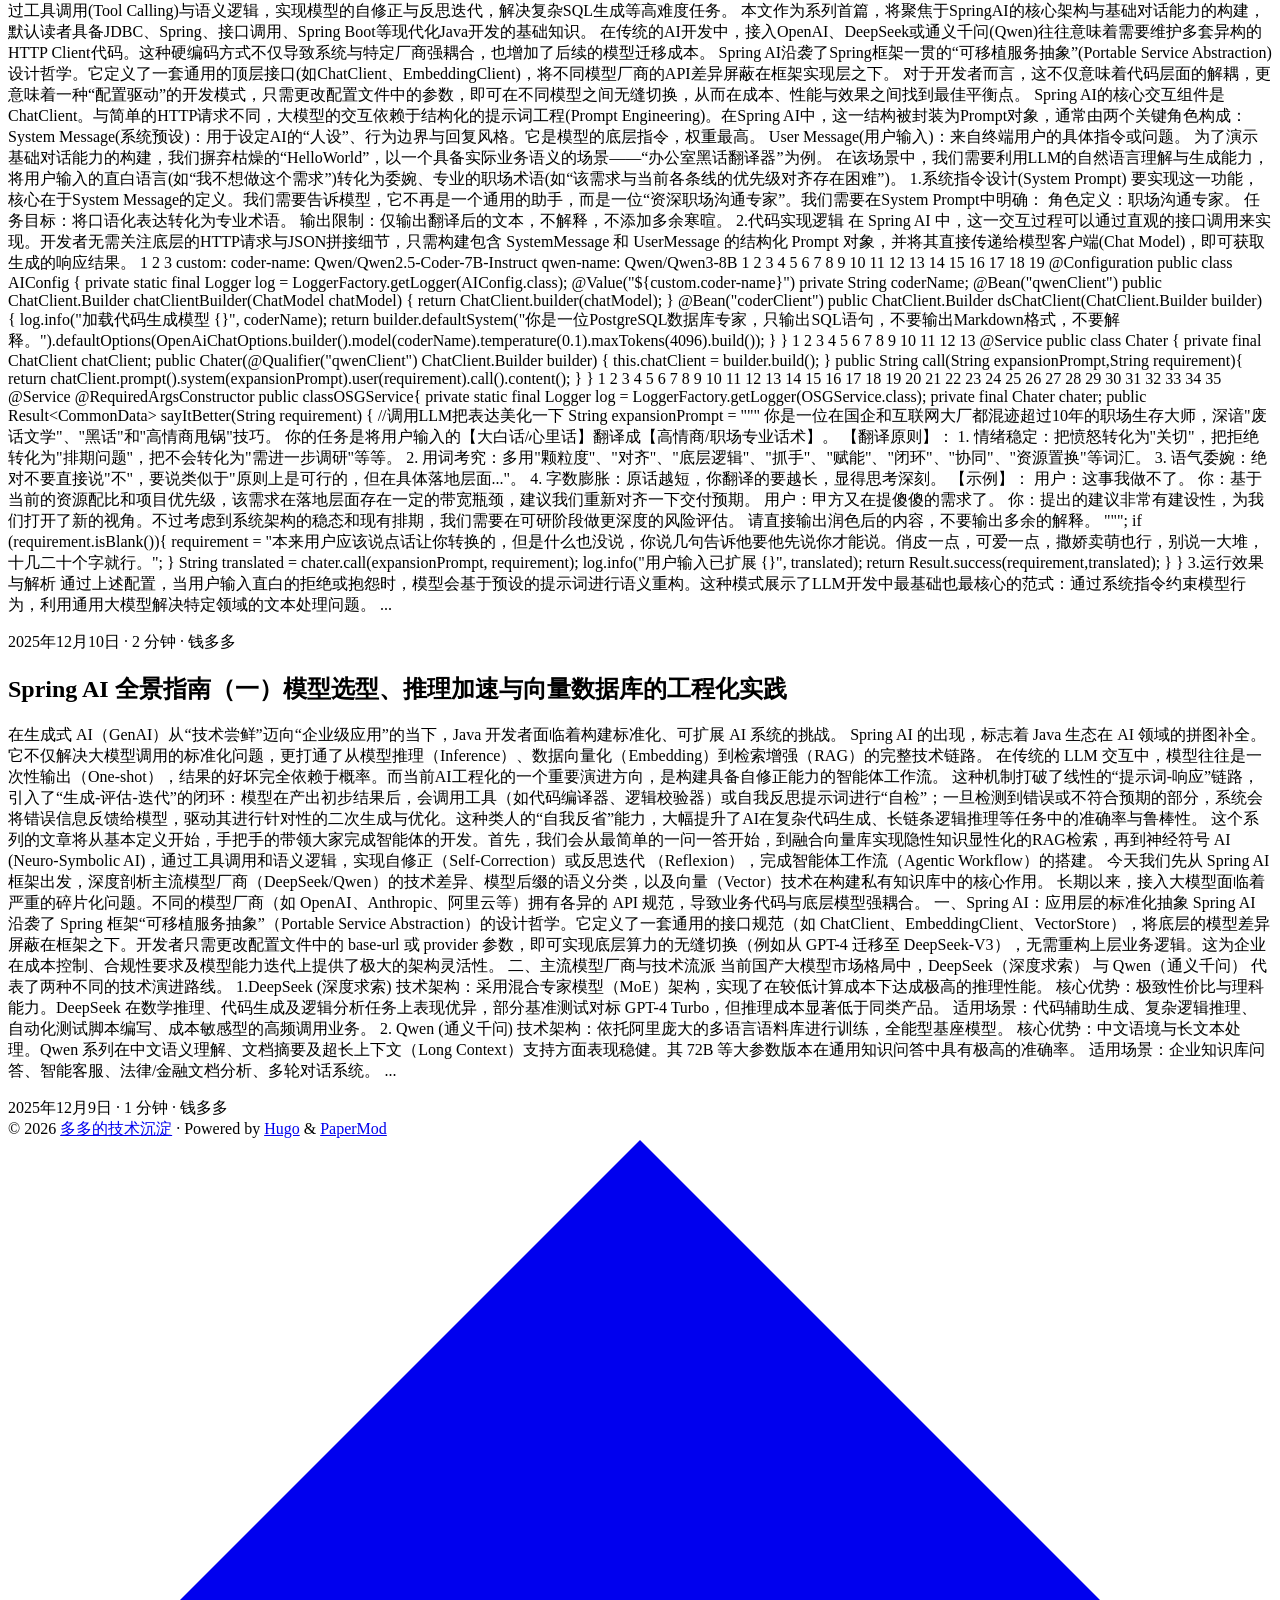
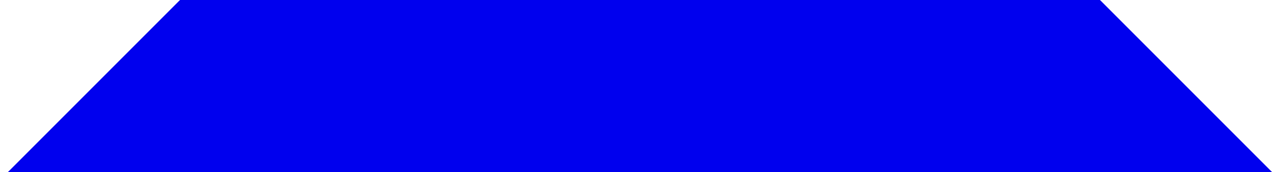
==== commit c8c54839: "新增文章" ====
--- a/public/index.html
+++ b/public/index.html
@@ -166,6 +166,70 @@
 
 <article class="post-entry"> 
   <header class="entry-header">
+    <h2 class="entry-hint-parent">Spring AI 全景指南 (三) 解构 RAG —— 从 BGE 向量模型到高维语义检索
+    </h2>
+  </header>
+  <div class="entry-content">
+    <p>在上一篇中，我们通过 ChatClient 实现了与大模型的基础对话。然而，通用LLM(如 Qwen、DeepSeek)存在一个致命缺陷：它是“无状态”的，且“知识截止”的。它不知道你公司内部的 2025年KPI制度，也无法实时读取最新的数据库变动。要解决这一问题，不能仅靠微调(Fine-tuning)，更轻量级、工程化的方案是 RAG(Retrieval-Augmented Generation，检索增强生成)。
+本文将深入RAG的心脏——向量(Vector)，剖析Embedding模型与LLM的本质区别，并详解 Spring AI中向量检索的核心参数与SQL实现逻辑。
+一、“制图师”与“作家”：Embedding 模型 vs LLM 在 RAG 架构中，我们通常需要部署两类完全不同的模型。很多开发者容易混淆它们的职责，例如将 BGE (BAAI General Embedding) 与 Qwen (通义千问) 混为一谈。
+Embedding模型 (如 BGE-M3, text-embedding-3)
+角色：它是制图师。
+功能：它不负责说话，只负责将文本“压缩”成一串高维浮点数数组(向量)。它致力于将语义相似的文本映射到向量空间中距离相近的坐标点。
+输入/输出： 输入文本-&gt;输出 [0.012, -0.98, …]。
+LLM (如Qwen, DeepSeek-V3)
+角色：它是作家。
+功能：它负责理解上下文，并基于概率预测生成下一个字。在RAG中，它负责阅读检索到的片段，并组织语言回答用户问题。
+输入/输出： 输入提示词(Prompt)-&gt;输出自然语言。
+Spring AI 的策略
+使用EmbeddingClient调用BGE模型进行数据的向量化存储与查询；使用ChatClient调用Qwen进行最终答案的生成。
+二、向量数据库的核心参数解析 当我们将数据存入向量数据库(如 PostgreSQL 的 pgvector 插件、Milvus、Chroma)时，必须理解以下关键参数，这些参数直接决定了检索的精度与性能：
+Dimensions (维度)
+这是向量数组的长度。例如，OpenAI的text-embedding-3-small是1536维，而某些轻量级BGE模型可能是768维。Spring AI 配置的 vector-store 维度必须与你选用的Embedding模型严格一致，否则会抛出维度不匹配错误。
+Index Type (索引类型)
+为了在百万级数据中毫秒级找到相似向量，不能暴力扫描，需要索引，最常用的有HNSW和IVF两种。
+HNSW (Hierarchical Navigable Small World)：图索引。性能最强，适合内存充足、对延迟要求极高的场景。
+IVF (Inverted File)： 倒排索引。将向量空间划分为多个聚类，检索时只搜索最近的几个聚类。适合数据量极大、显存/内存受限的场景。
+...</p>
+  </div>
+  <footer class="entry-footer"><span title='2025-12-11 08:01:06 +0800 CST'>2025年12月11日</span>&nbsp;·&nbsp;<span>1 分钟</span>&nbsp;·&nbsp;<span>钱多多</span></footer>
+  <a class="entry-link" aria-label="post link to Spring AI 全景指南 (三) 解构 RAG —— 从 BGE 向量模型到高维语义检索" href="http://localhost:1313/posts/springai-3/"></a>
+</article>
+
+<article class="post-entry"> 
+  <header class="entry-header">
+    <h2 class="entry-hint-parent">Spring AI全景指南(二) 大模型接入与“黑话”翻译器的构建
+    </h2>
+  </header>
+  <div class="entry-content">
+    <p>在生成式AI技术栈逐渐标准化的今天，构建一个企业级AI应用已不再是Python及其生态的专利。对于广大的Java开发者而言，利用现有的Spring生态无缝接入大模型能力，是实现业务智能化的最优路径。
+本系列文章将剥离繁杂的概念包装，从工程落地的角度出发，系统性地拆解基于Java和Spring的AI开发流程。我们将沿着“基础对话-&gt;知识增强-&gt;智能体工作流”的技术进阶路线，逐步构建复杂的AI系统。
+基础接入：从最简单的“一问一答”开始，通过“办公室黑话翻译器”案例，掌握SpringAI的核心抽象与Prompt结构设计。
+RAG架构：引入向量数据库(Vector Store)，通过SQL语义化检索示例，实现隐性知识的显性化与企业私有数据的挂载。
+智能体工作流(AgenticWorkflow)：探索神经符号AI(Neuro-Symbolic AI)，通过工具调用(Tool Calling)与语义逻辑，实现模型的自修正与反思迭代，解决复杂SQL生成等高难度任务。
+本文作为系列首篇，将聚焦于SpringAI的核心架构与基础对话能力的构建，默认读者具备JDBC、Spring、接口调用、Spring Boot等现代化Java开发的基础知识。
+在传统的AI开发中，接入OpenAI、DeepSeek或通义千问(Qwen)往往意味着需要维护多套异构的HTTP Client代码。这种硬编码方式不仅导致系统与特定厂商强耦合，也增加了后续的模型迁移成本。
+Spring AI沿袭了Spring框架一贯的“可移植服务抽象”(Portable Service Abstraction)设计哲学。它定义了一套通用的顶层接口(如ChatClient、EmbeddingClient)，将不同模型厂商的API差异屏蔽在框架实现层之下。
+对于开发者而言，这不仅意味着代码层面的解耦，更意味着一种“配置驱动”的开发模式，只需更改配置文件中的参数，即可在不同模型之间无缝切换，从而在成本、性能与效果之间找到最佳平衡点。
+Spring AI的核心交互组件是ChatClient。与简单的HTTP请求不同，大模型的交互依赖于结构化的提示词工程(Prompt Engineering)。在Spring AI中，这一结构被封装为Prompt对象，通常由两个关键角色构成：
+System Message(系统预设)：用于设定AI的“人设”、行为边界与回复风格。它是模型的底层指令，权重最高。
+User Message(用户输入)：来自终端用户的具体指令或问题。
+为了演示基础对话能力的构建，我们摒弃枯燥的“HelloWorld”，以一个具备实际业务语义的场景——“办公室黑话翻译器”为例。
+在该场景中，我们需要利用LLM的自然语言理解与生成能力，将用户输入的直白语言(如“我不想做这个需求”)转化为委婉、专业的职场术语(如“该需求与当前各条线的优先级对齐存在困难”)。
+1.系统指令设计(System Prompt) 要实现这一功能，核心在于System Message的定义。我们需要告诉模型，它不再是一个通用的助手，而是一位“资深职场沟通专家”。我们需要在System Prompt中明确：
+角色定义：职场沟通专家。
+任务目标：将口语化表达转化为专业术语。
+输出限制：仅输出翻译后的文本，不解释，不添加多余寒暄。
+2.代码实现逻辑 在 Spring AI 中，这一交互过程可以通过直观的接口调用来实现。开发者无需关注底层的HTTP请求与JSON拼接细节，只需构建包含 SystemMessage 和 UserMessage 的结构化 Prompt 对象，并将其直接传递给模型客户端(Chat Model)，即可获取生成的响应结果。
+1 2 3 custom: coder-name: Qwen/Qwen2.5-Coder-7B-Instruct qwen-name: Qwen/Qwen3-8B 1 2 3 4 5 6 7 8 9 10 11 12 13 14 15 16 17 18 19 @Configuration public class AIConfig { private static final Logger log = LoggerFactory.getLogger(AIConfig.class); @Value(&#34;${custom.coder-name}&#34;) private String coderName; @Bean(&#34;qwenClient&#34;) public ChatClient.Builder chatClientBuilder(ChatModel chatModel) { return ChatClient.builder(chatModel); } @Bean(&#34;coderClient&#34;) public ChatClient.Builder dsChatClient(ChatClient.Builder builder) { log.info(&#34;加载代码生成模型 {}&#34;, coderName); return builder.defaultSystem(&#34;你是一位PostgreSQL数据库专家，只输出SQL语句，不要输出Markdown格式，不要解释。&#34;).defaultOptions(OpenAiChatOptions.builder().model(coderName).temperature(0.1).maxTokens(4096).build()); } } 1 2 3 4 5 6 7 8 9 10 11 12 13 @Service public class Chater { private final ChatClient chatClient; public Chater(@Qualifier(&#34;qwenClient&#34;) ChatClient.Builder builder) { this.chatClient = builder.build(); } public String call(String expansionPrompt,String requirement){ return chatClient.prompt().system(expansionPrompt).user(requirement).call().content(); } } 1 2 3 4 5 6 7 8 9 10 11 12 13 14 15 16 17 18 19 20 21 22 23 24 25 26 27 28 29 30 31 32 33 34 35 @Service @RequiredArgsConstructor public classOSGService{ private static final Logger log = LoggerFactory.getLogger(OSGService.class); private final Chater chater; public Result&lt;CommonData&gt; sayItBetter(String requirement) { //调用LLM把表达美化一下 String expansionPrompt = &#34;&#34;&#34; 你是一位在国企和互联网大厂都混迹超过10年的职场生存大师，深谙&#34;废话文学&#34;、&#34;黑话&#34;和&#34;高情商甩锅&#34;技巧。 你的任务是将用户输入的【大白话/心里话】翻译成【高情商/职场专业话术】。 【翻译原则】： 1. 情绪稳定：把愤怒转化为&#34;关切&#34;，把拒绝转化为&#34;排期问题&#34;，把不会转化为&#34;需进一步调研&#34;等等。 2. 用词考究：多用&#34;颗粒度&#34;、&#34;对齐&#34;、&#34;底层逻辑&#34;、&#34;抓手&#34;、&#34;赋能&#34;、&#34;闭环&#34;、&#34;协同&#34;、&#34;资源置换&#34;等词汇。 3. 语气委婉：绝对不要直接说&#34;不&#34;，要说类似于&#34;原则上是可行的，但在具体落地层面...&#34;。 4. 字数膨胀：原话越短，你翻译的要越长，显得思考深刻。 【示例】： 用户：这事我做不了。 你：基于当前的资源配比和项目优先级，该需求在落地层面存在一定的带宽瓶颈，建议我们重新对齐一下交付预期。 用户：甲方又在提傻傻的需求了。 你：提出的建议非常有建设性，为我们打开了新的视角。不过考虑到系统架构的稳态和现有排期，我们需要在可研阶段做更深度的风险评估。 请直接输出润色后的内容，不要输出多余的解释。 &#34;&#34;&#34;; if (requirement.isBlank()){ requirement = &#34;本来用户应该说点话让你转换的，但是什么也没说，你说几句告诉他要他先说你才能说。俏皮一点，可爱一点，撒娇卖萌也行，别说一大堆，十几二十个字就行。&#34;; } String translated = chater.call(expansionPrompt, requirement); log.info(&#34;用户输入已扩展 {}&#34;, translated); return Result.success(requirement,translated); } } 3.运行效果与解析 通过上述配置，当用户输入直白的拒绝或抱怨时，模型会基于预设的提示词进行语义重构。这种模式展示了LLM开发中最基础也最核心的范式：通过系统指令约束模型行为，利用通用大模型解决特定领域的文本处理问题。
+...</p>
+  </div>
+  <footer class="entry-footer"><span title='2025-12-10 08:01:06 +0800 CST'>2025年12月10日</span>&nbsp;·&nbsp;<span>2 分钟</span>&nbsp;·&nbsp;<span>钱多多</span></footer>
+  <a class="entry-link" aria-label="post link to Spring AI全景指南(二) 大模型接入与“黑话”翻译器的构建" href="http://localhost:1313/posts/springai-2/"></a>
+</article>
+
+<article class="post-entry"> 
+  <header class="entry-header">
     <h2 class="entry-hint-parent">Spring AI 全景指南（一）模型选型、推理加速与向量数据库的工程化实践
     </h2>
   </header>
@@ -188,38 +252,6 @@
   <footer class="entry-footer"><span title='2025-12-09 12:00:06 +0800 CST'>2025年12月9日</span>&nbsp;·&nbsp;<span>1 分钟</span>&nbsp;·&nbsp;<span>钱多多</span></footer>
   <a class="entry-link" aria-label="post link to Spring AI 全景指南（一）模型选型、推理加速与向量数据库的工程化实践" href="http://localhost:1313/posts/springai-1/"></a>
 </article>
-
-<article class="post-entry"> 
-  <header class="entry-header">
-    <h2 class="entry-hint-parent">Spring AI全景指南(二) 大模型接入与“黑话”翻译器的构建
-    </h2>
-  </header>
-  <div class="entry-content">
-    <p>Spring AI全景指南(二) 大模型接入与“黑话”翻译器的构建 在生成式AI技术栈逐渐标准化的今天，构建一个企业级AI应用已不再是Python及其生态的专利。对于广大的Java开发者而言，利用现有的Spring生态无缝接入大模型能力，是实现业务智能化的最优路径。
-本系列文章将剥离繁杂的概念包装，从工程落地的角度出发，系统性地拆解基于Java和Spring的AI开发流程。我们将沿着“基础对话-&gt;知识增强-&gt;智能体工作流”的技术进阶路线，逐步构建复杂的AI系统。
-基础接入：从最简单的“一问一答”开始，通过“办公室黑话翻译器”案例，掌握SpringAI的核心抽象与Prompt结构设计。
-RAG架构：引入向量数据库(Vector Store)，通过SQL语义化检索示例，实现隐性知识的显性化与企业私有数据的挂载。
-智能体工作流(AgenticWorkflow)：探索神经符号AI(Neuro-Symbolic AI)，通过工具调用(Tool Calling)与语义逻辑，实现模型的自修正与反思迭代，解决复杂SQL生成等高难度任务。
-本文作为系列首篇，将聚焦于SpringAI的核心架构与基础对话能力的构建，默认读者具备JDBC、Spring、接口调用、Spring Boot等现代化Java开发的基础知识。
-在传统的AI开发中，接入OpenAI、DeepSeek或通义千问(Qwen)往往意味着需要维护多套异构的HTTP Client代码。这种硬编码方式不仅导致系统与特定厂商强耦合，也增加了后续的模型迁移成本。
-Spring AI沿袭了Spring框架一贯的“可移植服务抽象”(Portable Service Abstraction)设计哲学。它定义了一套通用的顶层接口(如ChatClient、EmbeddingClient)，将不同模型厂商的API差异屏蔽在框架实现层之下。
-对于开发者而言，这不仅意味着代码层面的解耦，更意味着一种“配置驱动”的开发模式，只需更改配置文件中的参数，即可在不同模型之间无缝切换，从而在成本、性能与效果之间找到最佳平衡点。
-Spring AI的核心交互组件是ChatClient。与简单的HTTP请求不同，大模型的交互依赖于结构化的提示词工程(Prompt Engineering)。在Spring AI中，这一结构被封装为Prompt对象，通常由两个关键角色构成：
-System Message(系统预设)：用于设定AI的“人设”、行为边界与回复风格。它是模型的底层指令，权重最高。
-User Message(用户输入)：来自终端用户的具体指令或问题。
-为了演示基础对话能力的构建，我们摒弃枯燥的“HelloWorld”，以一个具备实际业务语义的场景——“办公室黑话翻译器”为例。
-在该场景中，我们需要利用LLM的自然语言理解与生成能力，将用户输入的直白语言(如“我不想做这个需求”)转化为委婉、专业的职场术语(如“该需求与当前各条线的优先级对齐存在困难”)。
-1.系统指令设计(System Prompt) 要实现这一功能，核心在于System Message的定义。我们需要告诉模型，它不再是一个通用的助手，而是一位“资深职场沟通专家”。我们需要在System Prompt中明确：
-角色定义：职场沟通专家。
-任务目标：将口语化表达转化为专业术语。
-输出限制：仅输出翻译后的文本，不解释，不添加多余寒暄。
-2.代码实现逻辑 在 Spring AI 中，这一交互过程可以通过直观的接口调用来实现。开发者无需关注底层的HTTP请求与JSON拼接细节，只需构建包含 SystemMessage 和 UserMessage 的结构化 Prompt 对象，并将其直接传递给模型客户端(Chat Model)，即可获取生成的响应结果。
-1 2 3 custom: coder-name: Qwen/Qwen2.5-Coder-7B-Instruct qwen-name: Qwen/Qwen3-8B 1 2 3 4 5 6 7 8 9 10 11 12 13 14 15 16 17 18 19 @Configuration public class AIConfig { private static final Logger log = LoggerFactory.getLogger(AIConfig.class); @Value(&#34;${custom.coder-name}&#34;) private String coderName; @Bean(&#34;qwenClient&#34;) public ChatClient.Builder chatClientBuilder(ChatModel chatModel) { return ChatClient.builder(chatModel); } @Bean(&#34;coderClient&#34;) public ChatClient.Builder dsChatClient(ChatClient.Builder builder) { log.info(&#34;加载代码生成模型 {}&#34;, coderName); return builder.defaultSystem(&#34;你是一位PostgreSQL数据库专家，只输出SQL语句，不要输出Markdown格式，不要解释。&#34;).defaultOptions(OpenAiChatOptions.builder().model(coderName).temperature(0.1).maxTokens(4096).build()); } } 1 2 3 4 5 6 7 8 9 10 11 12 13 @Service public class Chater { private final ChatClient chatClient; public Chater(@Qualifier(&#34;qwenClient&#34;) ChatClient.Builder builder) { this.chatClient = builder.build(); } public String call(String expansionPrompt,String requirement){ return chatClient.prompt().system(expansionPrompt).user(requirement).call().content(); } } 1 2 3 4 5 6 7 8 9 10 11 12 13 14 15 16 17 18 19 20 21 22 23 24 25 26 27 28 29 30 31 32 33 34 35 @Service @RequiredArgsConstructor public classOSGService{ private static final Logger log = LoggerFactory.getLogger(OSGService.class); private final Chater chater; public Result&lt;CommonData&gt; sayItBetter(String requirement) { //调用LLM把表达美化一下 String expansionPrompt = &#34;&#34;&#34; 你是一位在国企和互联网大厂都混迹超过10年的职场生存大师，深谙&#34;废话文学&#34;、&#34;黑话&#34;和&#34;高情商甩锅&#34;技巧。 你的任务是将用户输入的【大白话/心里话】翻译成【高情商/职场专业话术】。 【翻译原则】： 1. 情绪稳定：把愤怒转化为&#34;关切&#34;，把拒绝转化为&#34;排期问题&#34;，把不会转化为&#34;需进一步调研&#34;等等。 2. 用词考究：多用&#34;颗粒度&#34;、&#34;对齐&#34;、&#34;底层逻辑&#34;、&#34;抓手&#34;、&#34;赋能&#34;、&#34;闭环&#34;、&#34;协同&#34;、&#34;资源置换&#34;等词汇。 3. 语气委婉：绝对不要直接说&#34;不&#34;，要说类似于&#34;原则上是可行的，但在具体落地层面...&#34;。 4. 字数膨胀：原话越短，你翻译的要越长，显得思考深刻。 【示例】： 用户：这事我做不了。 你：基于当前的资源配比和项目优先级，该需求在落地层面存在一定的带宽瓶颈，建议我们重新对齐一下交付预期。 用户：甲方又在提傻傻的需求了。 你：提出的建议非常有建设性，为我们打开了新的视角。不过考虑到系统架构的稳态和现有排期，我们需要在可研阶段做更深度的风险评估。 请直接输出润色后的内容，不要输出多余的解释。 &#34;&#34;&#34;; if (requirement.isBlank()){ requirement = &#34;本来用户应该说点话让你转换的，但是什么也没说，你说几句告诉他要他先说你才能说。俏皮一点，可爱一点，撒娇卖萌也行，别说一大堆，十几二十个字就行。&#34;; } String translated = chater.call(expansionPrompt, requirement); log.info(&#34;用户输入已扩展 {}&#34;, translated); return Result.success(requirement,translated); } } 3.运行效果与解析 通过上述配置，当用户输入直白的拒绝或抱怨时，模型会基于预设的提示词进行语义重构。这种模式展示了LLM开发中最基础也最核心的范式：通过系统指令约束模型行为，利用通用大模型解决特定领域的文本处理问题。
-...</p>
-  </div>
-  <footer class="entry-footer"><span title='2025-12-09 12:00:06 +0800 CST'>2025年12月9日</span>&nbsp;·&nbsp;<span>2 分钟</span>&nbsp;·&nbsp;<span>钱多多</span></footer>
-  <a class="entry-link" aria-label="post link to Spring AI全景指南(二) 大模型接入与“黑话”翻译器的构建" href="http://localhost:1313/posts/springai-2/"></a>
-</article>
     </main>
     
 <footer class="footer">
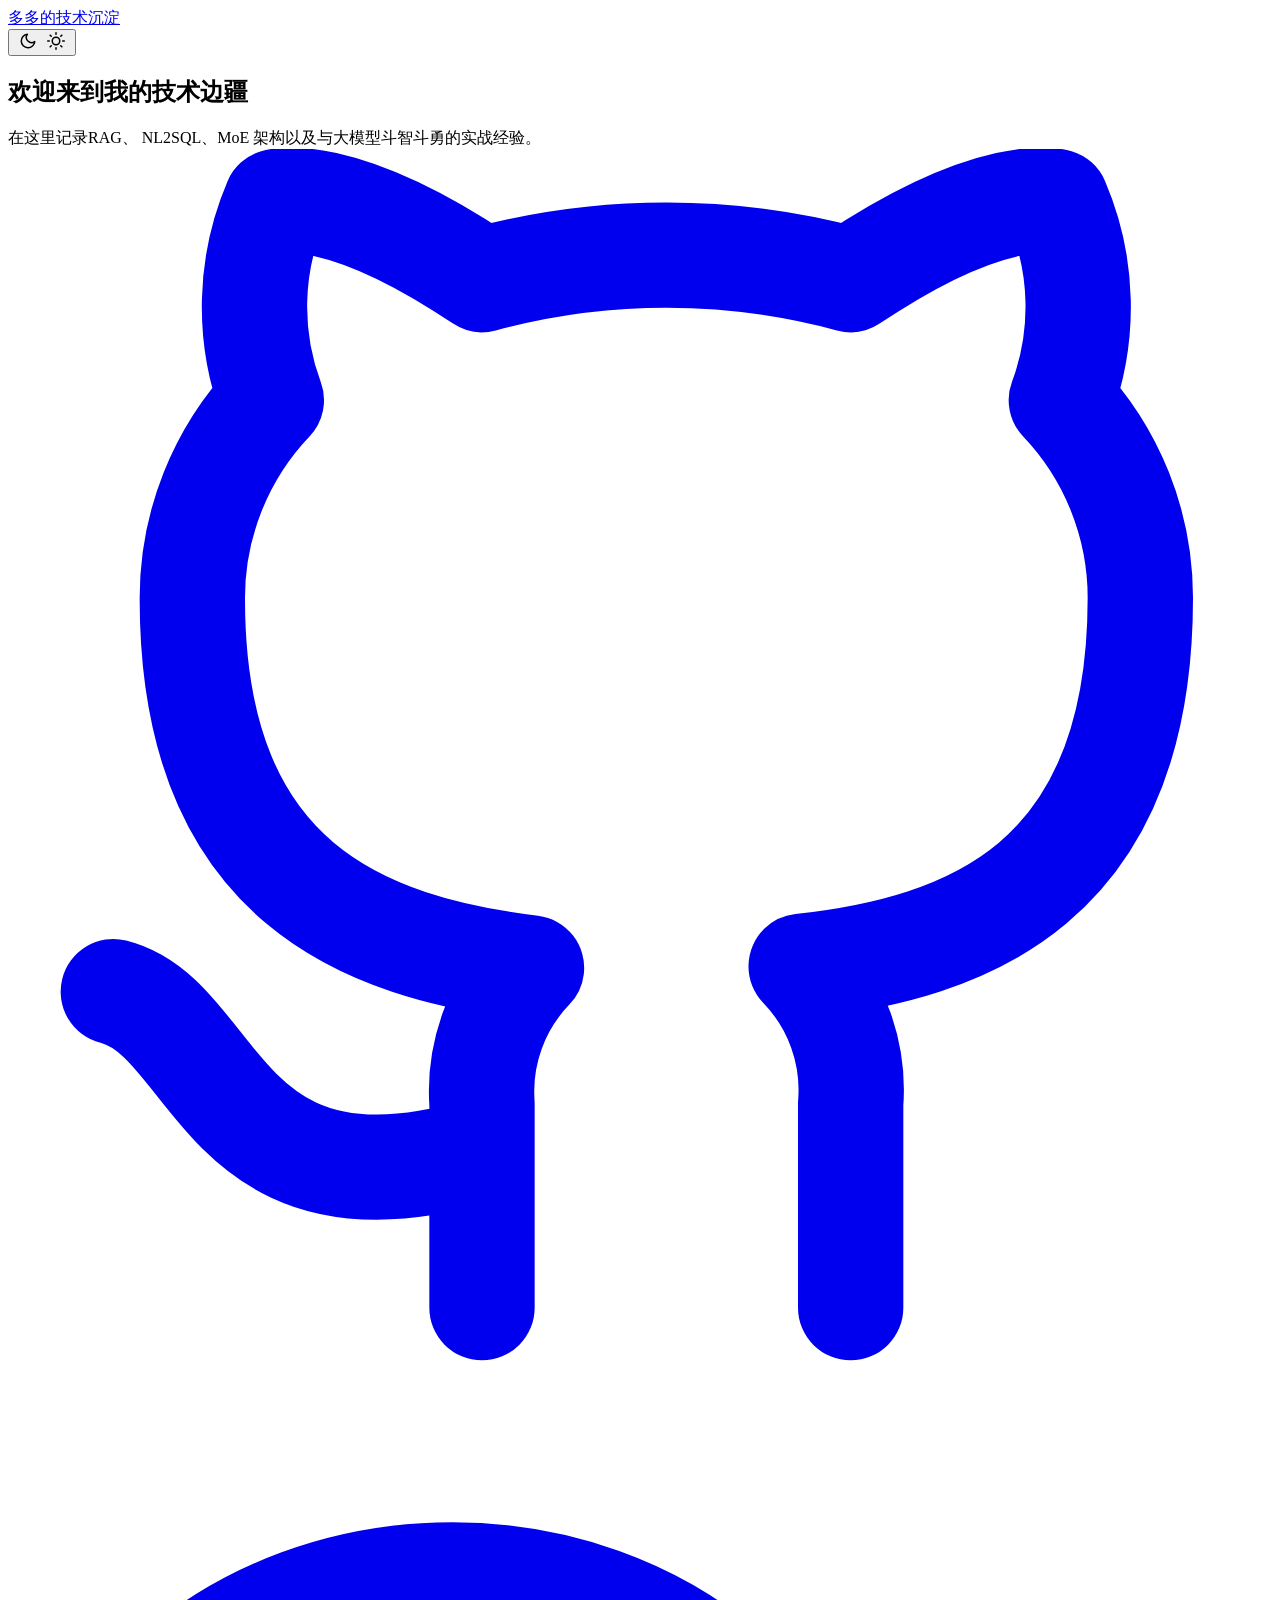
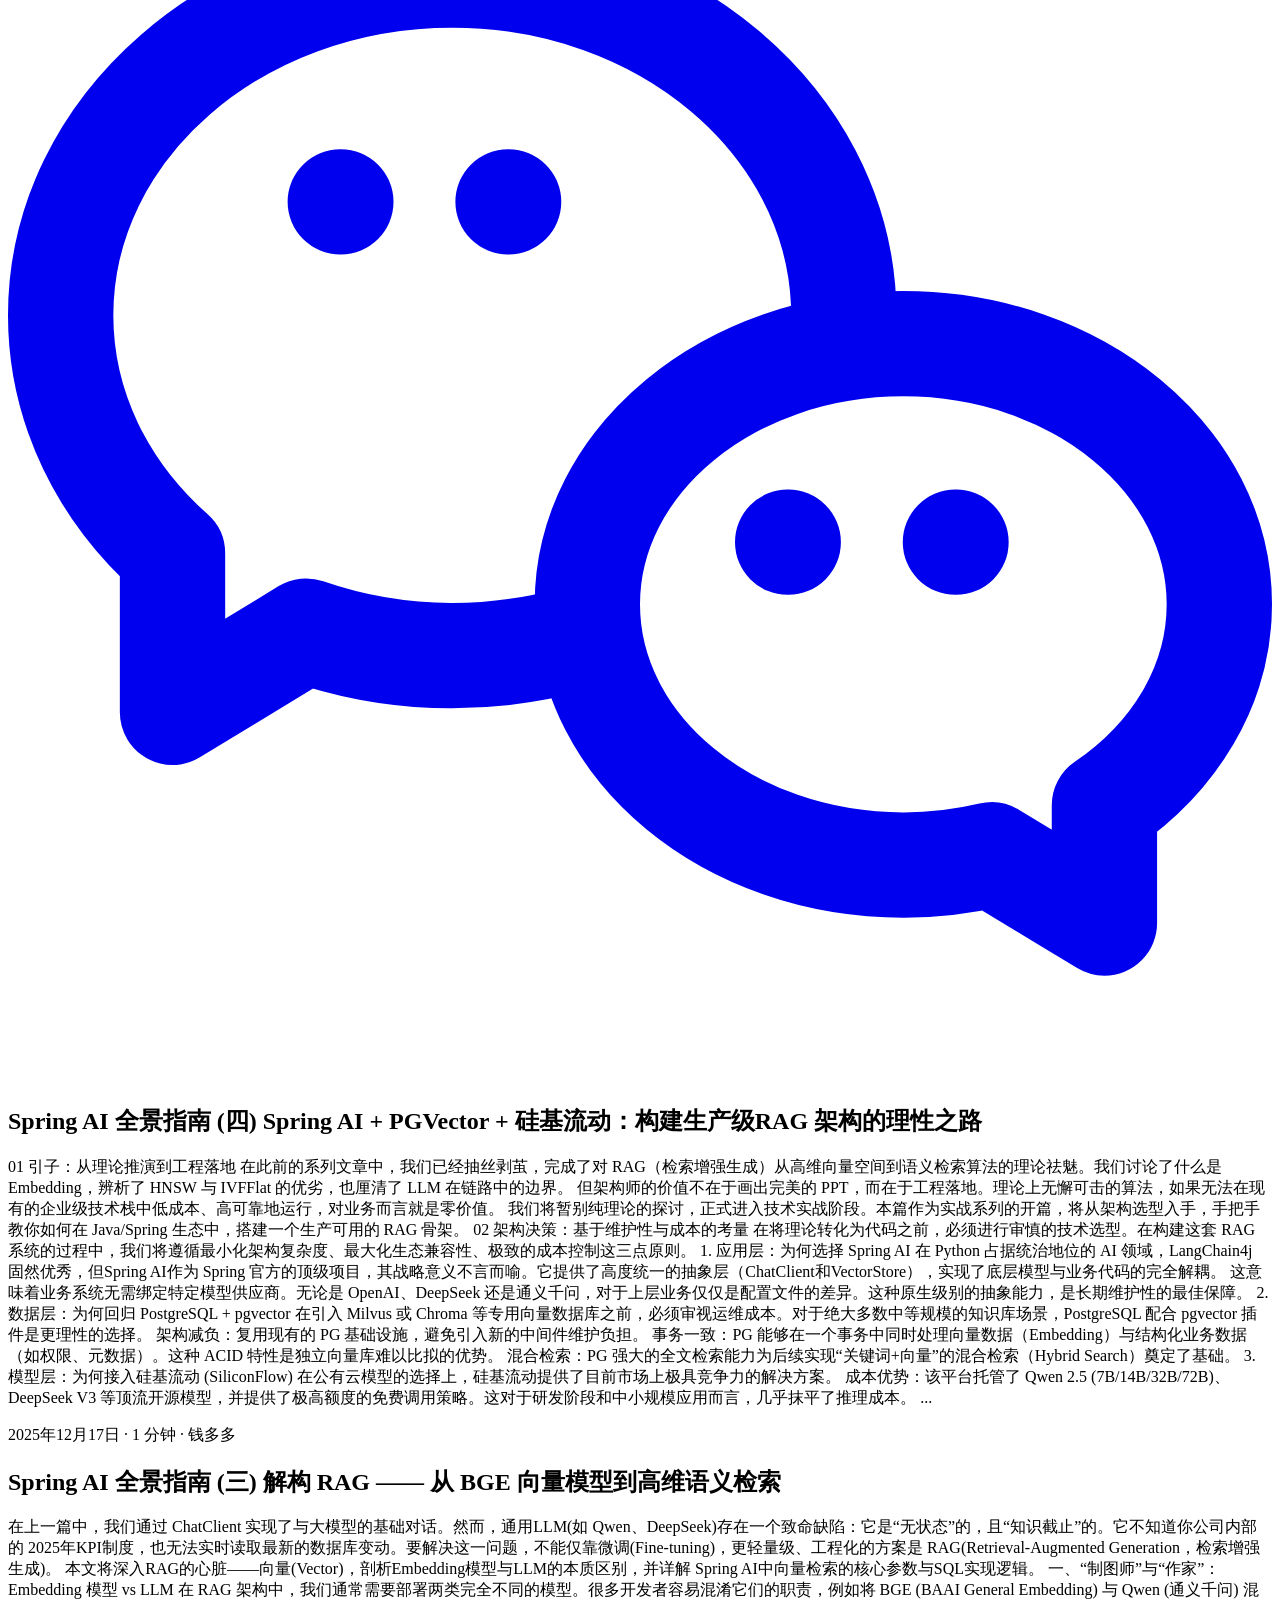
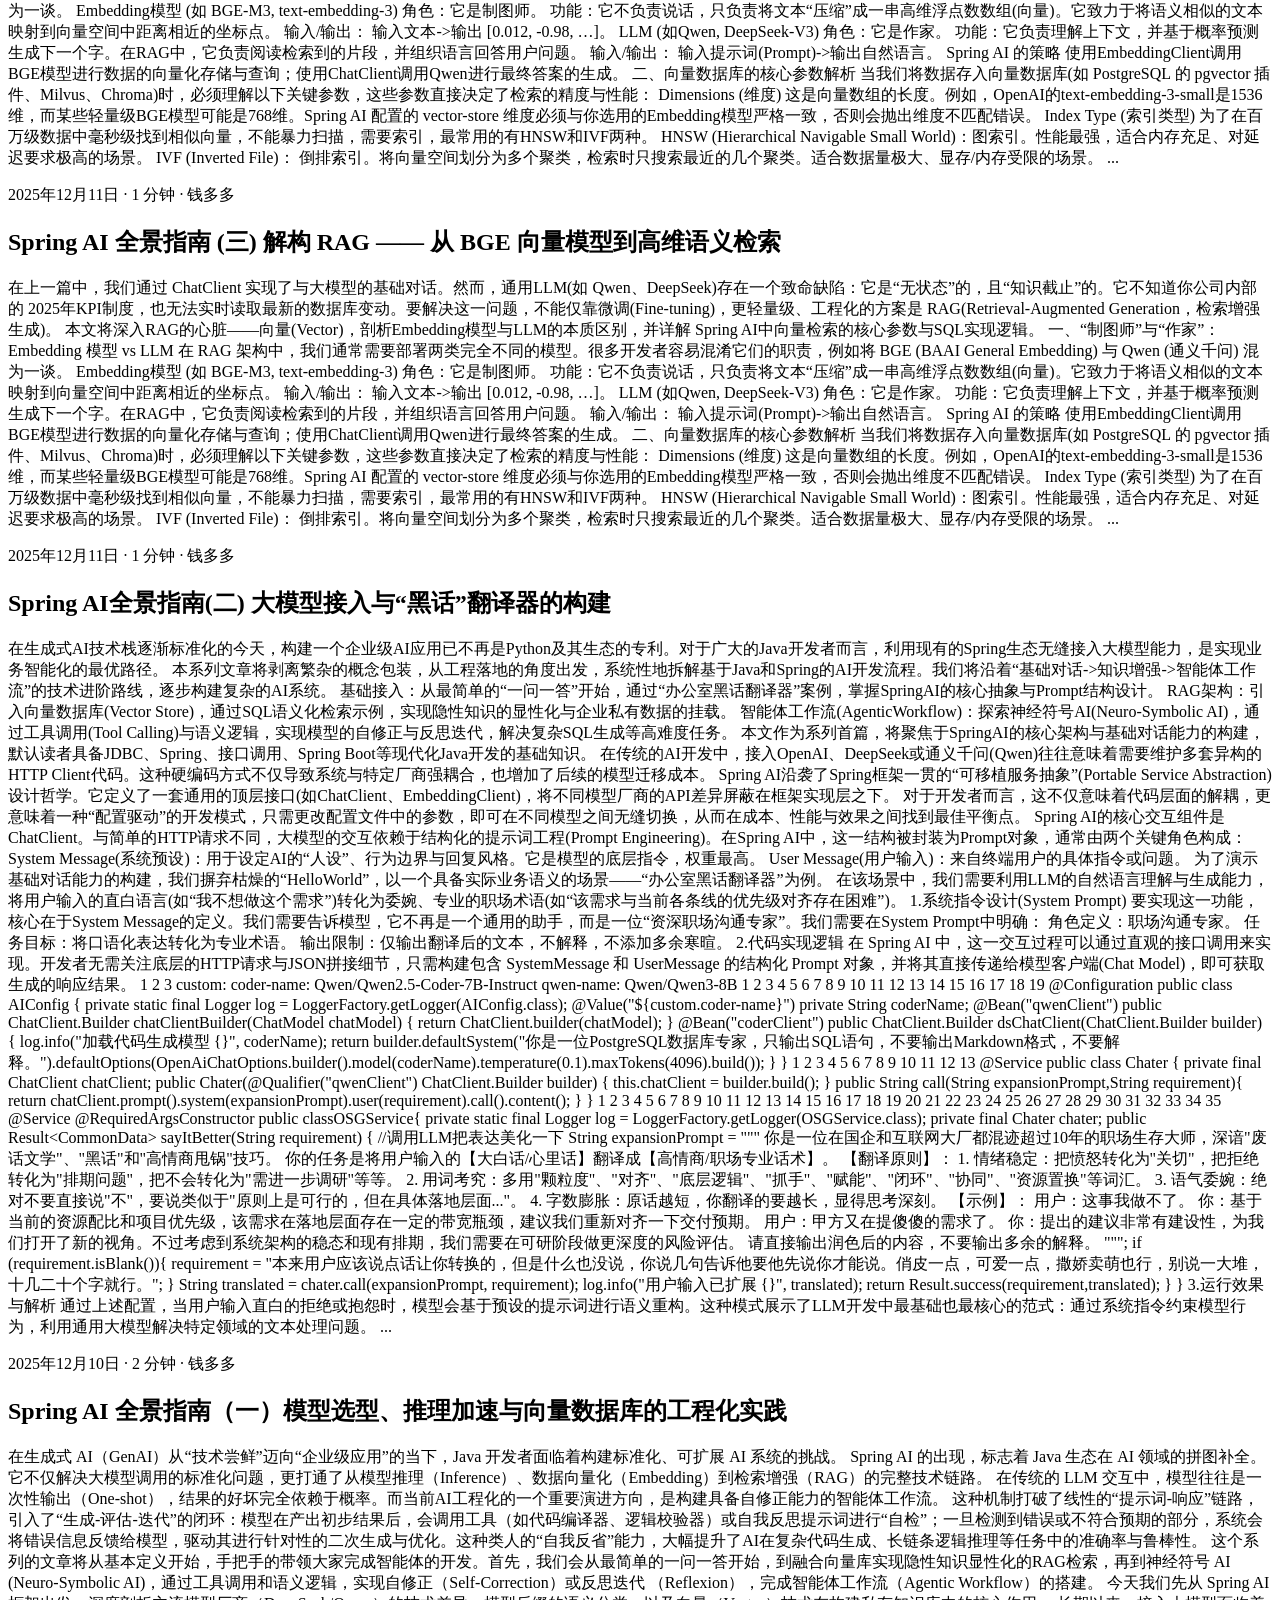
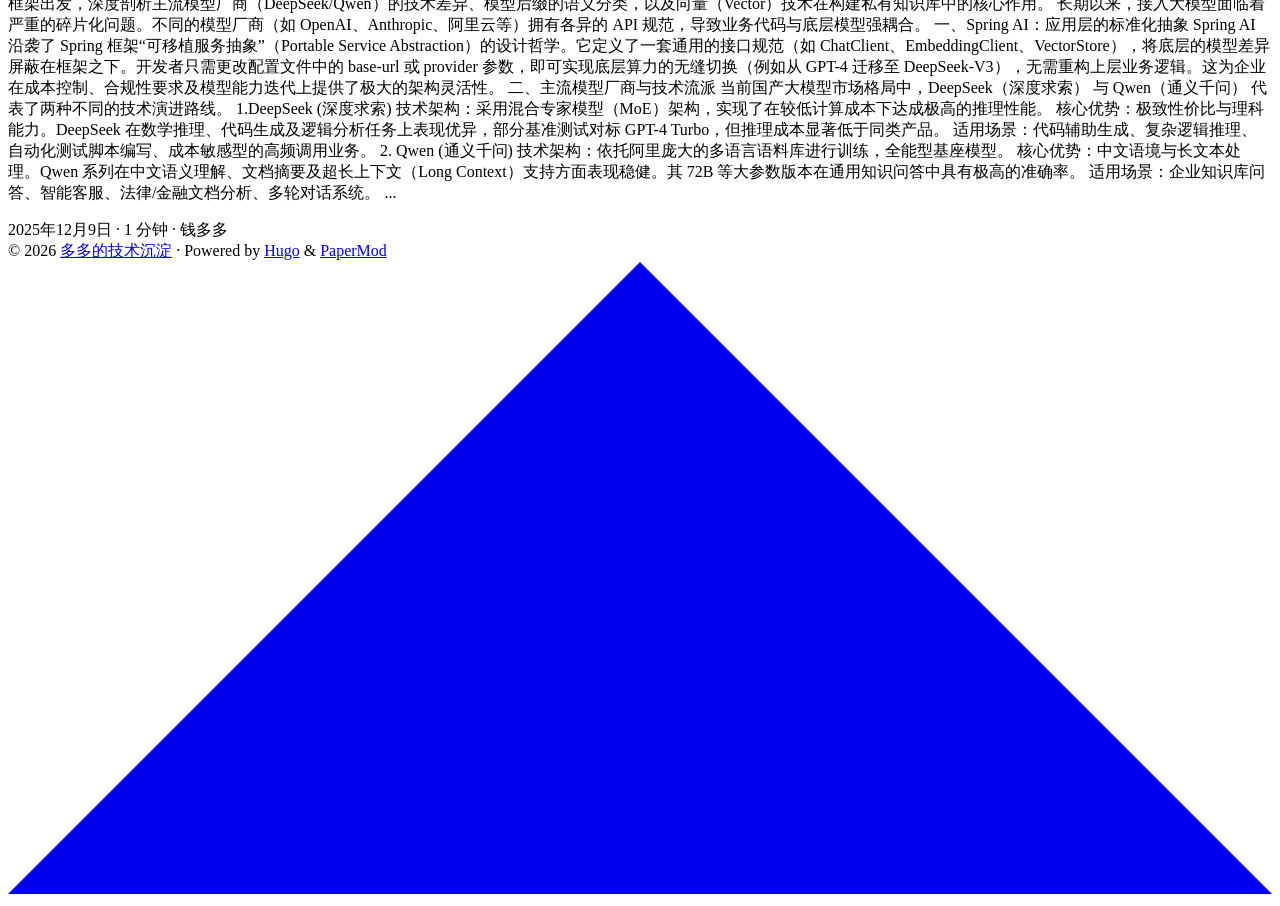
==== commit 9c93a72c: "新增文章" ====
--- a/public/index.html
+++ b/public/index.html
@@ -166,6 +166,33 @@
 
 <article class="post-entry"> 
   <header class="entry-header">
+    <h2 class="entry-hint-parent">Spring AI 全景指南 (四) Spring AI &#43; PGVector &#43; 硅基流动：构建生产级RAG 架构的理性之路
+    </h2>
+  </header>
+  <div class="entry-content">
+    <p>01 引子：从理论推演到工程落地 在此前的系列文章中，我们已经抽丝剥茧，完成了对 RAG（检索增强生成）从高维向量空间到语义检索算法的理论祛魅。我们讨论了什么是 Embedding，辨析了 HNSW 与 IVFFlat 的优劣，也厘清了 LLM 在链路中的边界。
+但架构师的价值不在于画出完美的 PPT，而在于工程落地。理论上无懈可击的算法，如果无法在现有的企业级技术栈中低成本、高可靠地运行，对业务而言就是零价值。
+我们将暂别纯理论的探讨，正式进入技术实战阶段。本篇作为实战系列的开篇，将从架构选型入手，手把手教你如何在 Java/Spring 生态中，搭建一个生产可用的 RAG 骨架。
+02 架构决策：基于维护性与成本的考量 在将理论转化为代码之前，必须进行审慎的技术选型。在构建这套 RAG 系统的过程中，我们将遵循最小化架构复杂度、最大化生态兼容性、极致的成本控制这三点原则。
+1. 应用层：为何选择 Spring AI
+在 Python 占据统治地位的 AI 领域，LangChain4j 固然优秀，但Spring AI作为 Spring 官方的顶级项目，其战略意义不言而喻。它提供了高度统一的抽象层（ChatClient和VectorStore），实现了底层模型与业务代码的完全解耦。
+这意味着业务系统无需绑定特定模型供应商。无论是 OpenAI、DeepSeek 还是通义千问，对于上层业务仅仅是配置文件的差异。这种原生级别的抽象能力，是长期维护性的最佳保障。
+2. 数据层：为何回归 PostgreSQL &#43; pgvector
+在引入 Milvus 或 Chroma 等专用向量数据库之前，必须审视运维成本。对于绝大多数中等规模的知识库场景，PostgreSQL 配合 pgvector 插件是更理性的选择。
+架构减负：复用现有的 PG 基础设施，避免引入新的中间件维护负担。
+事务一致：PG 能够在一个事务中同时处理向量数据（Embedding）与结构化业务数据（如权限、元数据）。这种 ACID 特性是独立向量库难以比拟的优势。
+混合检索：PG 强大的全文检索能力为后续实现“关键词&#43;向量”的混合检索（Hybrid Search）奠定了基础。
+3. 模型层：为何接入硅基流动 (SiliconFlow)
+在公有云模型的选择上，硅基流动提供了目前市场上极具竞争力的解决方案。
+成本优势：该平台托管了 Qwen 2.5 (7B/14B/32B/72B)、DeepSeek V3 等顶流开源模型，并提供了极高额度的免费调用策略。这对于研发阶段和中小规模应用而言，几乎抹平了推理成本。
+...</p>
+  </div>
+  <footer class="entry-footer"><span title='2025-12-17 19:11:06 +0800 CST'>2025年12月17日</span>&nbsp;·&nbsp;<span>1 分钟</span>&nbsp;·&nbsp;<span>钱多多</span></footer>
+  <a class="entry-link" aria-label="post link to Spring AI 全景指南 (四) Spring AI &#43; PGVector &#43; 硅基流动：构建生产级RAG 架构的理性之路" href="http://localhost:1313/posts/springai-4/"></a>
+</article>
+
+<article class="post-entry"> 
+  <header class="entry-header">
     <h2 class="entry-hint-parent">Spring AI 全景指南 (三) 解构 RAG —— 从 BGE 向量模型到高维语义检索
     </h2>
   </header>
@@ -198,6 +225,38 @@
 
 <article class="post-entry"> 
   <header class="entry-header">
+    <h2 class="entry-hint-parent">Spring AI 全景指南 (三) 解构 RAG —— 从 BGE 向量模型到高维语义检索
+    </h2>
+  </header>
+  <div class="entry-content">
+    <p>在上一篇中，我们通过 ChatClient 实现了与大模型的基础对话。然而，通用LLM(如 Qwen、DeepSeek)存在一个致命缺陷：它是“无状态”的，且“知识截止”的。它不知道你公司内部的 2025年KPI制度，也无法实时读取最新的数据库变动。要解决这一问题，不能仅靠微调(Fine-tuning)，更轻量级、工程化的方案是 RAG(Retrieval-Augmented Generation，检索增强生成)。
+本文将深入RAG的心脏——向量(Vector)，剖析Embedding模型与LLM的本质区别，并详解 Spring AI中向量检索的核心参数与SQL实现逻辑。
+一、“制图师”与“作家”：Embedding 模型 vs LLM 在 RAG 架构中，我们通常需要部署两类完全不同的模型。很多开发者容易混淆它们的职责，例如将 BGE (BAAI General Embedding) 与 Qwen (通义千问) 混为一谈。
+Embedding模型 (如 BGE-M3, text-embedding-3)
+角色：它是制图师。
+功能：它不负责说话，只负责将文本“压缩”成一串高维浮点数数组(向量)。它致力于将语义相似的文本映射到向量空间中距离相近的坐标点。
+输入/输出： 输入文本-&gt;输出 [0.012, -0.98, …]。
+LLM (如Qwen, DeepSeek-V3)
+角色：它是作家。
+功能：它负责理解上下文，并基于概率预测生成下一个字。在RAG中，它负责阅读检索到的片段，并组织语言回答用户问题。
+输入/输出： 输入提示词(Prompt)-&gt;输出自然语言。
+Spring AI 的策略
+使用EmbeddingClient调用BGE模型进行数据的向量化存储与查询；使用ChatClient调用Qwen进行最终答案的生成。
+二、向量数据库的核心参数解析 当我们将数据存入向量数据库(如 PostgreSQL 的 pgvector 插件、Milvus、Chroma)时，必须理解以下关键参数，这些参数直接决定了检索的精度与性能：
+Dimensions (维度)
+这是向量数组的长度。例如，OpenAI的text-embedding-3-small是1536维，而某些轻量级BGE模型可能是768维。Spring AI 配置的 vector-store 维度必须与你选用的Embedding模型严格一致，否则会抛出维度不匹配错误。
+Index Type (索引类型)
+为了在百万级数据中毫秒级找到相似向量，不能暴力扫描，需要索引，最常用的有HNSW和IVF两种。
+HNSW (Hierarchical Navigable Small World)：图索引。性能最强，适合内存充足、对延迟要求极高的场景。
+IVF (Inverted File)： 倒排索引。将向量空间划分为多个聚类，检索时只搜索最近的几个聚类。适合数据量极大、显存/内存受限的场景。
+...</p>
+  </div>
+  <footer class="entry-footer"><span title='2025-12-11 08:01:06 +0800 CST'>2025年12月11日</span>&nbsp;·&nbsp;<span>1 分钟</span>&nbsp;·&nbsp;<span>钱多多</span></footer>
+  <a class="entry-link" aria-label="post link to Spring AI 全景指南 (三) 解构 RAG —— 从 BGE 向量模型到高维语义检索" href="http://localhost:1313/posts/springai-5/"></a>
+</article>
+
+<article class="post-entry"> 
+  <header class="entry-header">
     <h2 class="entry-hint-parent">Spring AI全景指南(二) 大模型接入与“黑话”翻译器的构建
     </h2>
   </header>
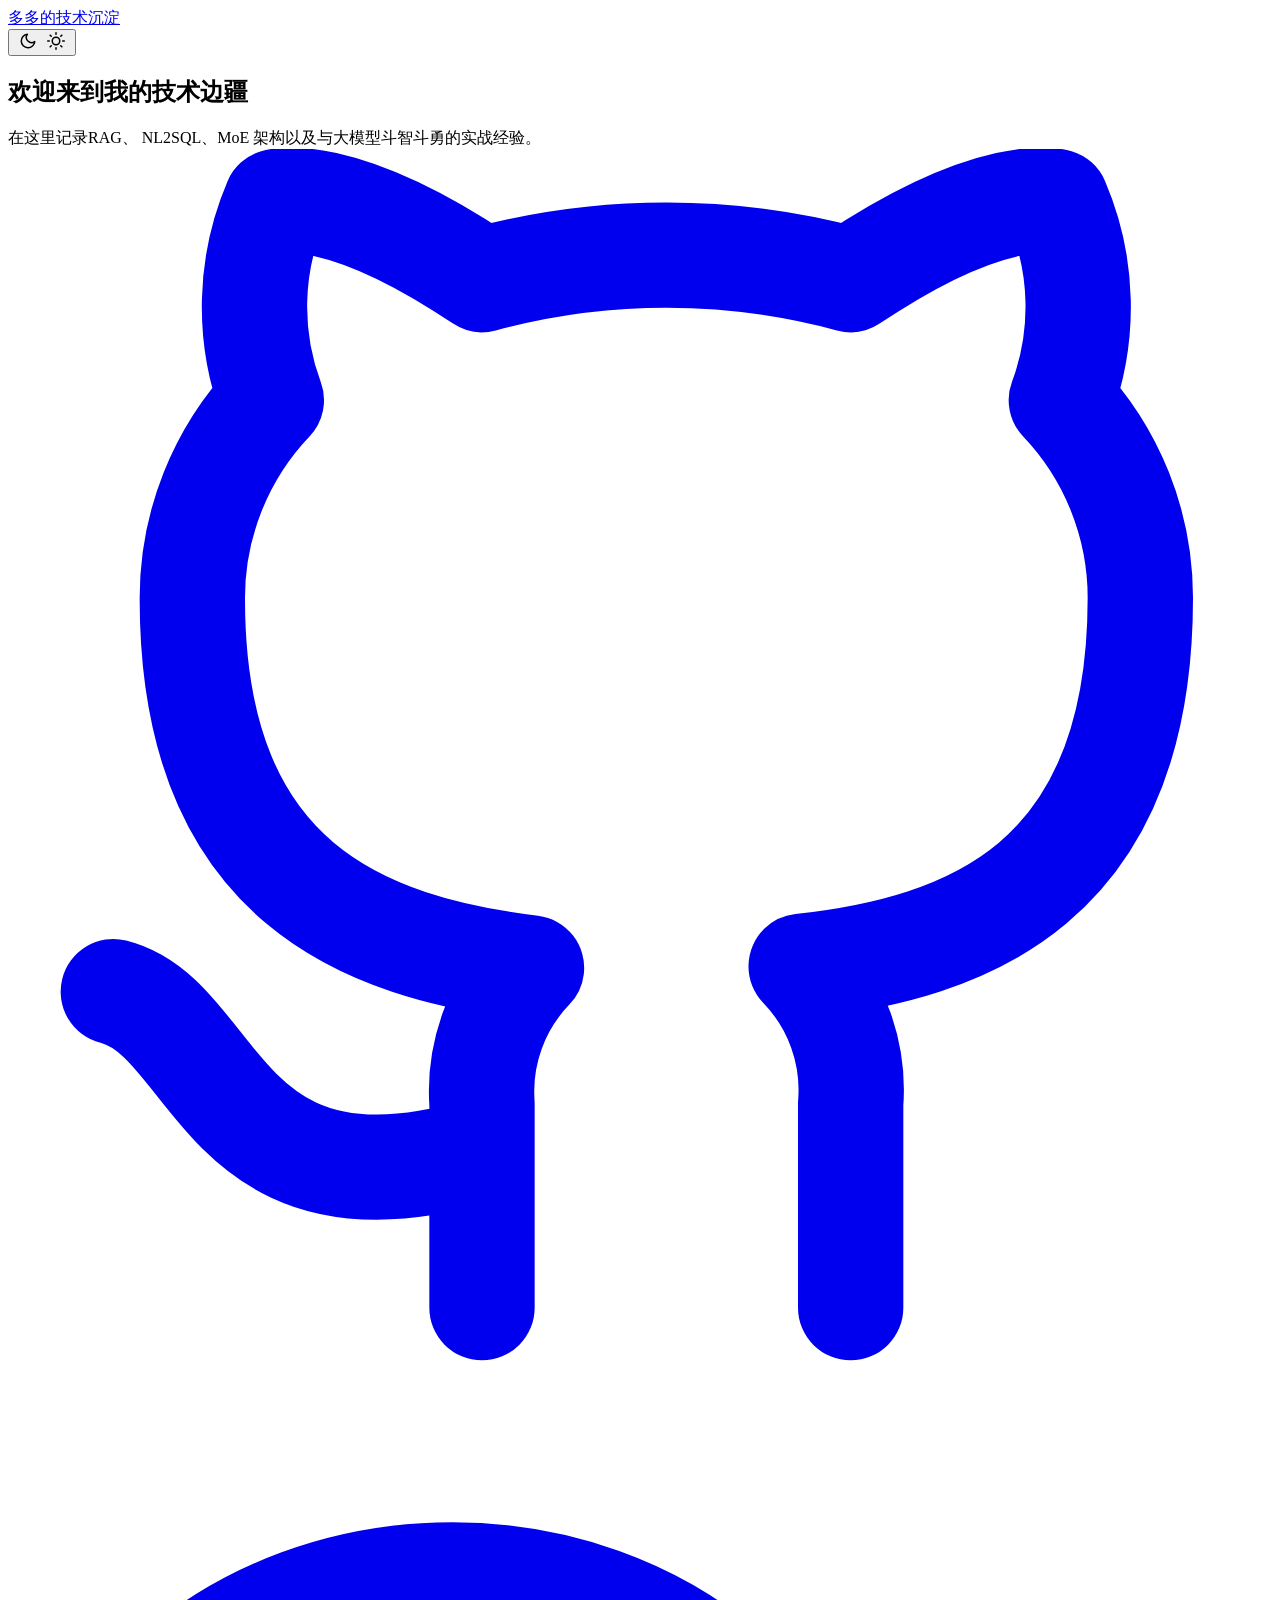
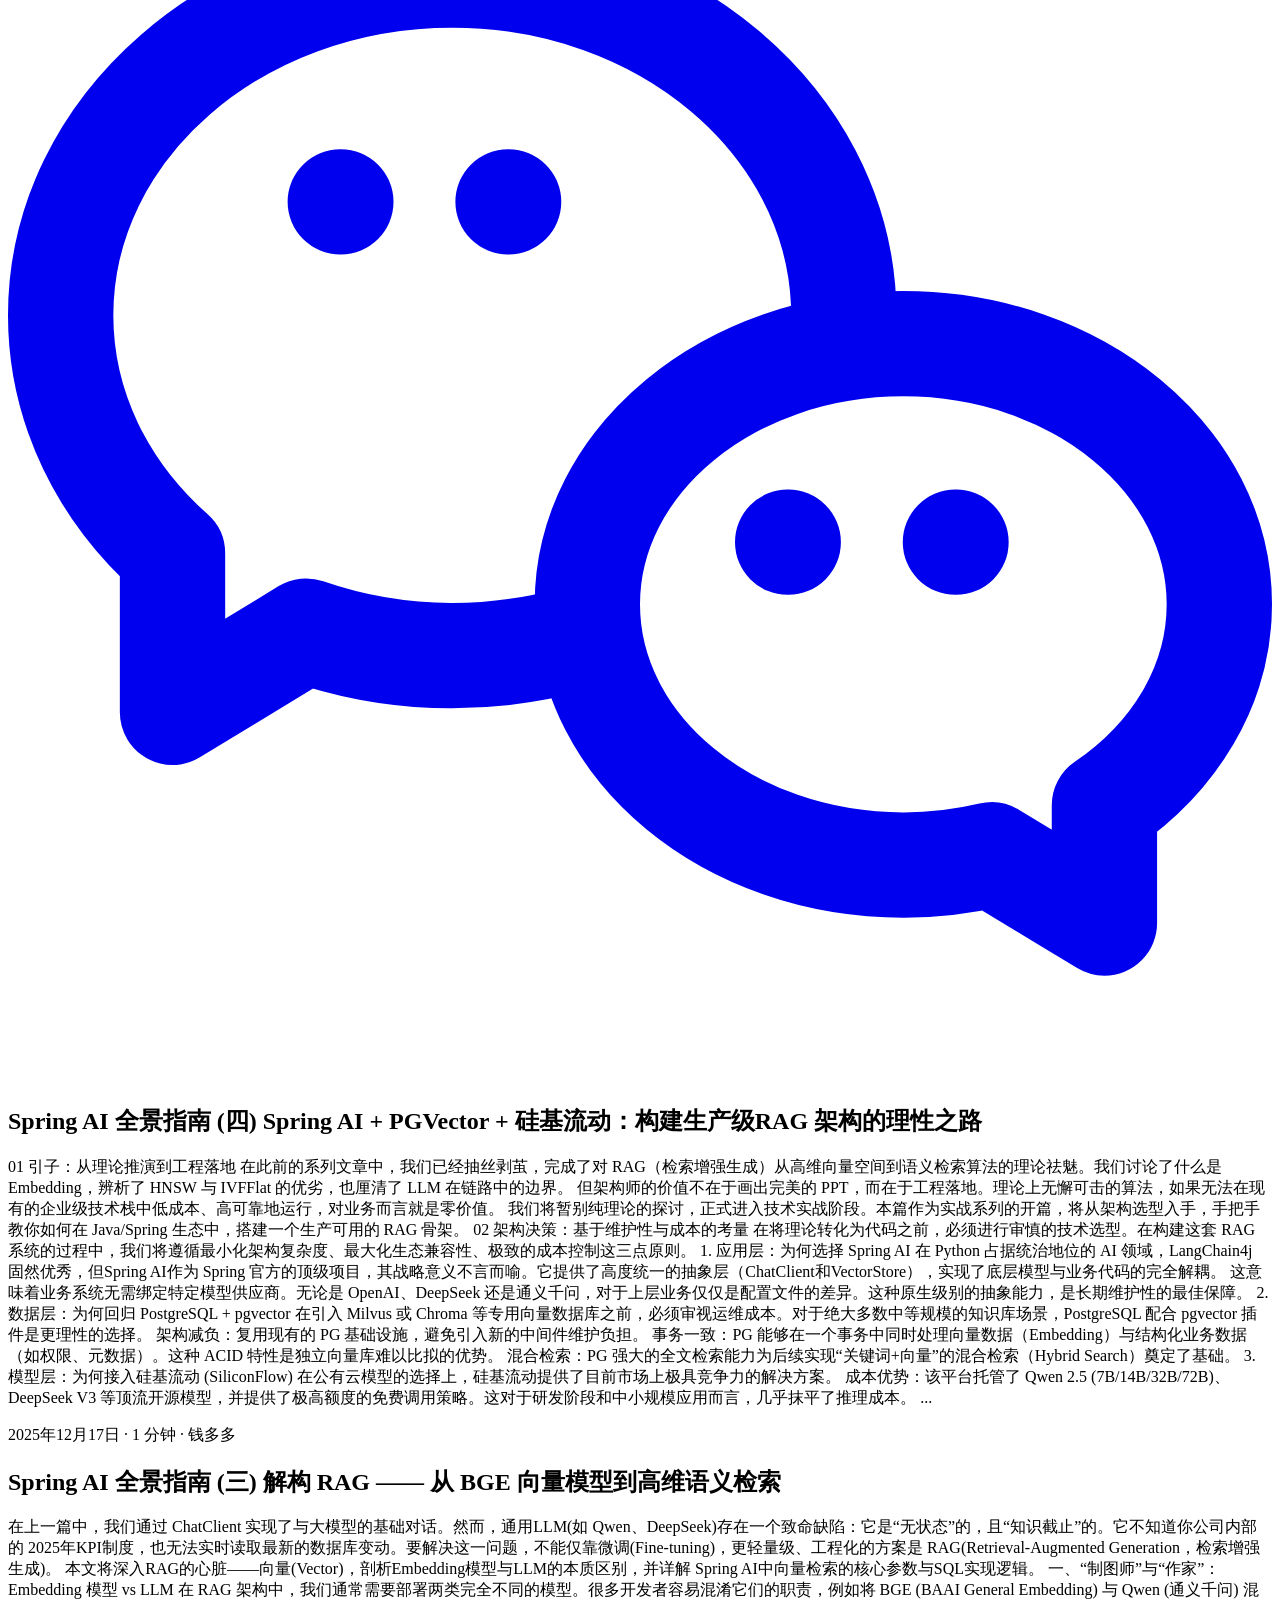
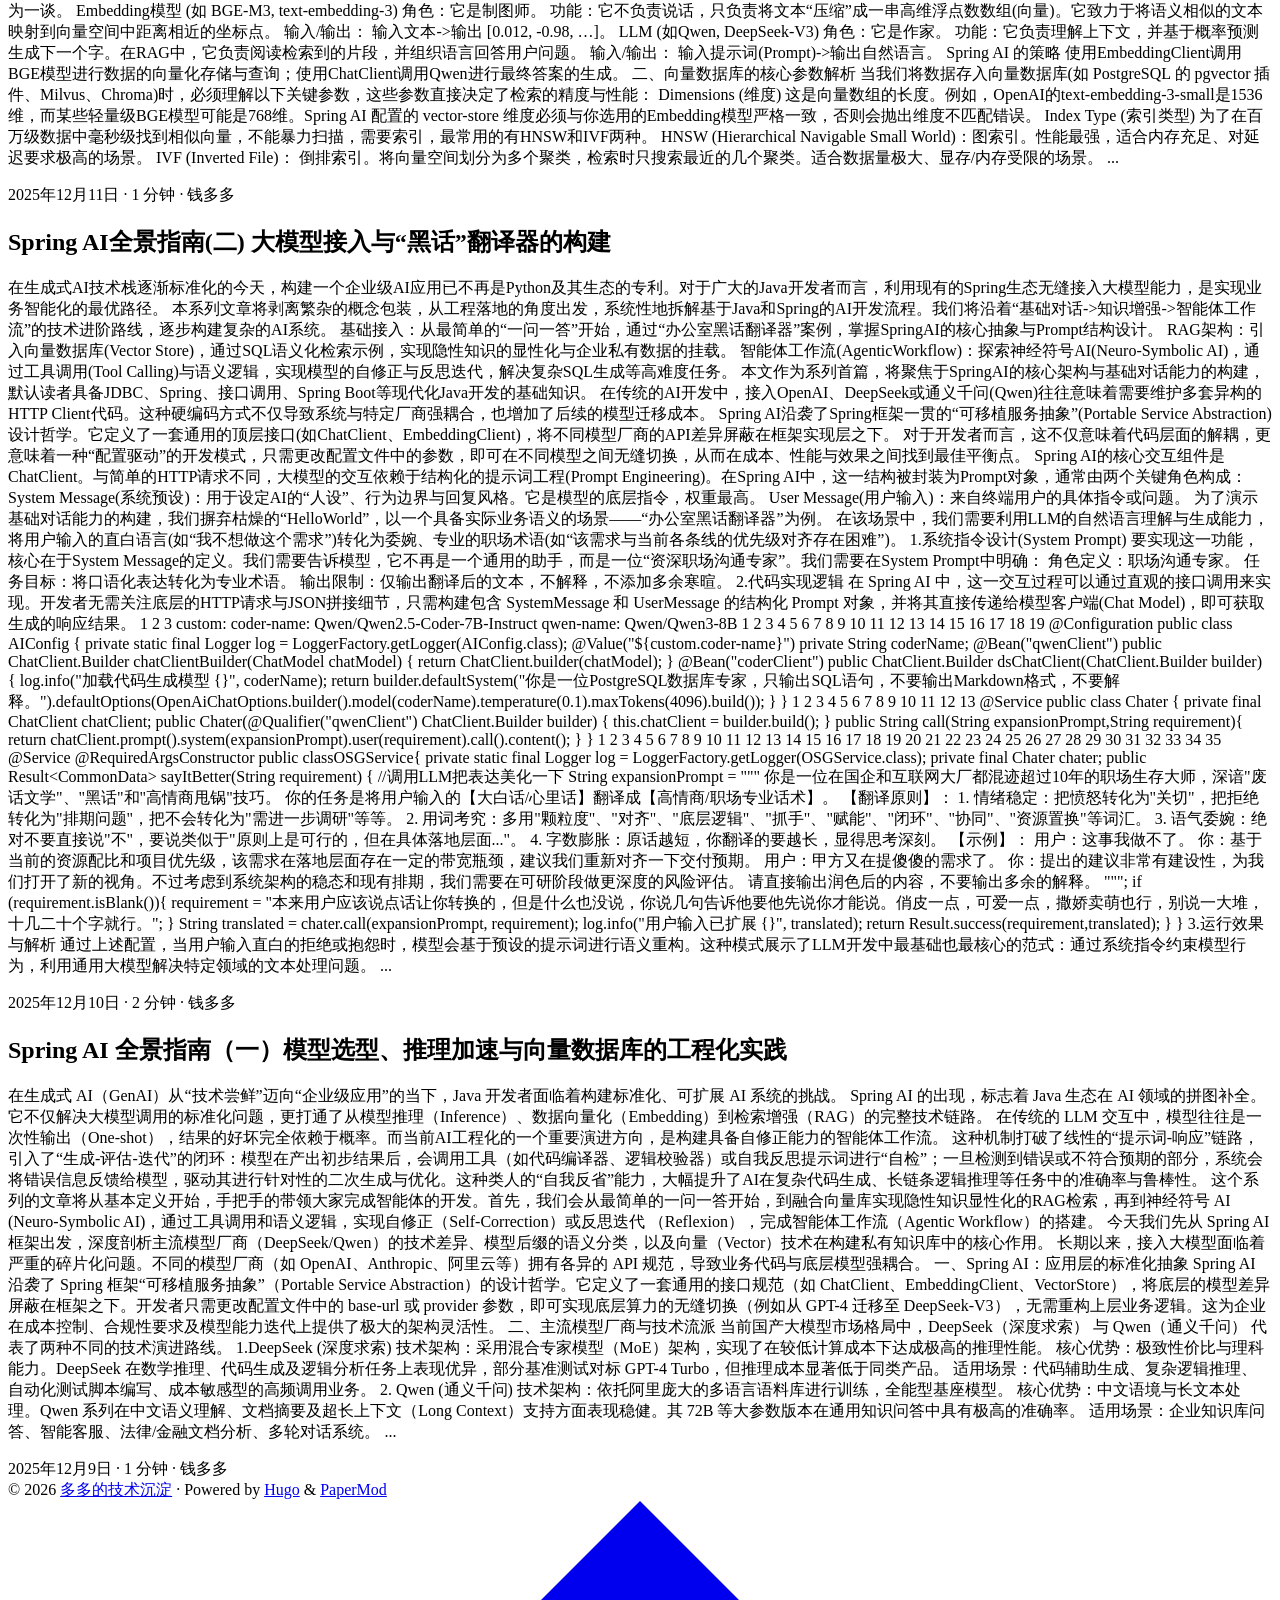
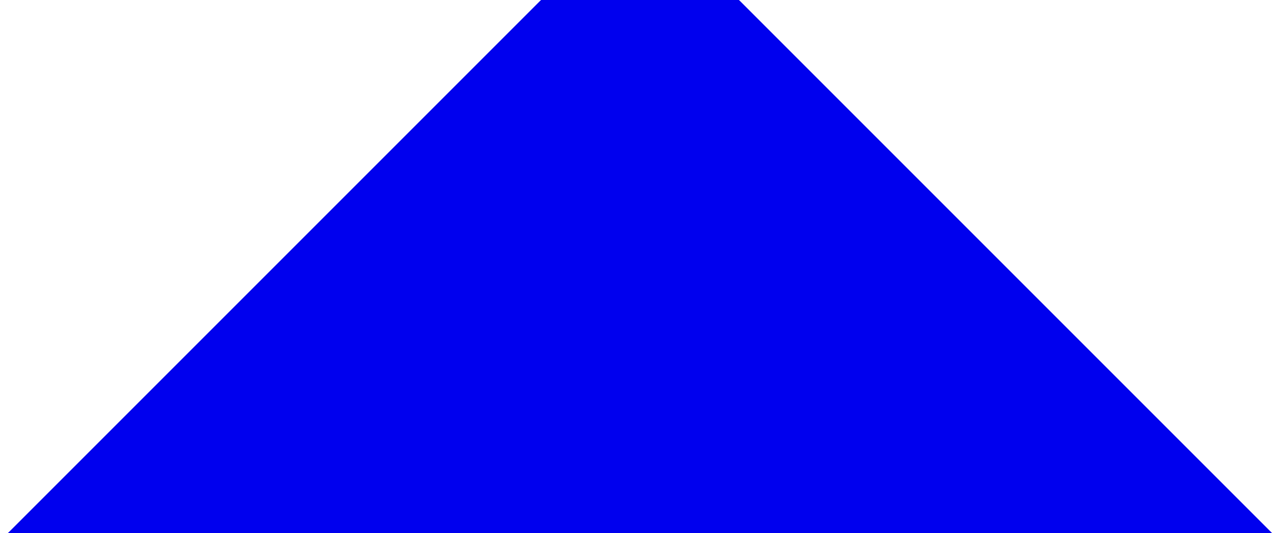
==== commit c2889eb3: "同步文章" ====
--- a/public/index.html
+++ b/public/index.html
@@ -225,38 +225,6 @@
 
 <article class="post-entry"> 
   <header class="entry-header">
-    <h2 class="entry-hint-parent">Spring AI 全景指南 (三) 解构 RAG —— 从 BGE 向量模型到高维语义检索
-    </h2>
-  </header>
-  <div class="entry-content">
-    <p>在上一篇中，我们通过 ChatClient 实现了与大模型的基础对话。然而，通用LLM(如 Qwen、DeepSeek)存在一个致命缺陷：它是“无状态”的，且“知识截止”的。它不知道你公司内部的 2025年KPI制度，也无法实时读取最新的数据库变动。要解决这一问题，不能仅靠微调(Fine-tuning)，更轻量级、工程化的方案是 RAG(Retrieval-Augmented Generation，检索增强生成)。
-本文将深入RAG的心脏——向量(Vector)，剖析Embedding模型与LLM的本质区别，并详解 Spring AI中向量检索的核心参数与SQL实现逻辑。
-一、“制图师”与“作家”：Embedding 模型 vs LLM 在 RAG 架构中，我们通常需要部署两类完全不同的模型。很多开发者容易混淆它们的职责，例如将 BGE (BAAI General Embedding) 与 Qwen (通义千问) 混为一谈。
-Embedding模型 (如 BGE-M3, text-embedding-3)
-角色：它是制图师。
-功能：它不负责说话，只负责将文本“压缩”成一串高维浮点数数组(向量)。它致力于将语义相似的文本映射到向量空间中距离相近的坐标点。
-输入/输出： 输入文本-&gt;输出 [0.012, -0.98, …]。
-LLM (如Qwen, DeepSeek-V3)
-角色：它是作家。
-功能：它负责理解上下文，并基于概率预测生成下一个字。在RAG中，它负责阅读检索到的片段，并组织语言回答用户问题。
-输入/输出： 输入提示词(Prompt)-&gt;输出自然语言。
-Spring AI 的策略
-使用EmbeddingClient调用BGE模型进行数据的向量化存储与查询；使用ChatClient调用Qwen进行最终答案的生成。
-二、向量数据库的核心参数解析 当我们将数据存入向量数据库(如 PostgreSQL 的 pgvector 插件、Milvus、Chroma)时，必须理解以下关键参数，这些参数直接决定了检索的精度与性能：
-Dimensions (维度)
-这是向量数组的长度。例如，OpenAI的text-embedding-3-small是1536维，而某些轻量级BGE模型可能是768维。Spring AI 配置的 vector-store 维度必须与你选用的Embedding模型严格一致，否则会抛出维度不匹配错误。
-Index Type (索引类型)
-为了在百万级数据中毫秒级找到相似向量，不能暴力扫描，需要索引，最常用的有HNSW和IVF两种。
-HNSW (Hierarchical Navigable Small World)：图索引。性能最强，适合内存充足、对延迟要求极高的场景。
-IVF (Inverted File)： 倒排索引。将向量空间划分为多个聚类，检索时只搜索最近的几个聚类。适合数据量极大、显存/内存受限的场景。
-...</p>
-  </div>
-  <footer class="entry-footer"><span title='2025-12-11 08:01:06 +0800 CST'>2025年12月11日</span>&nbsp;·&nbsp;<span>1 分钟</span>&nbsp;·&nbsp;<span>钱多多</span></footer>
-  <a class="entry-link" aria-label="post link to Spring AI 全景指南 (三) 解构 RAG —— 从 BGE 向量模型到高维语义检索" href="http://localhost:1313/posts/springai-5/"></a>
-</article>
-
-<article class="post-entry"> 
-  <header class="entry-header">
     <h2 class="entry-hint-parent">Spring AI全景指南(二) 大模型接入与“黑话”翻译器的构建
     </h2>
   </header>
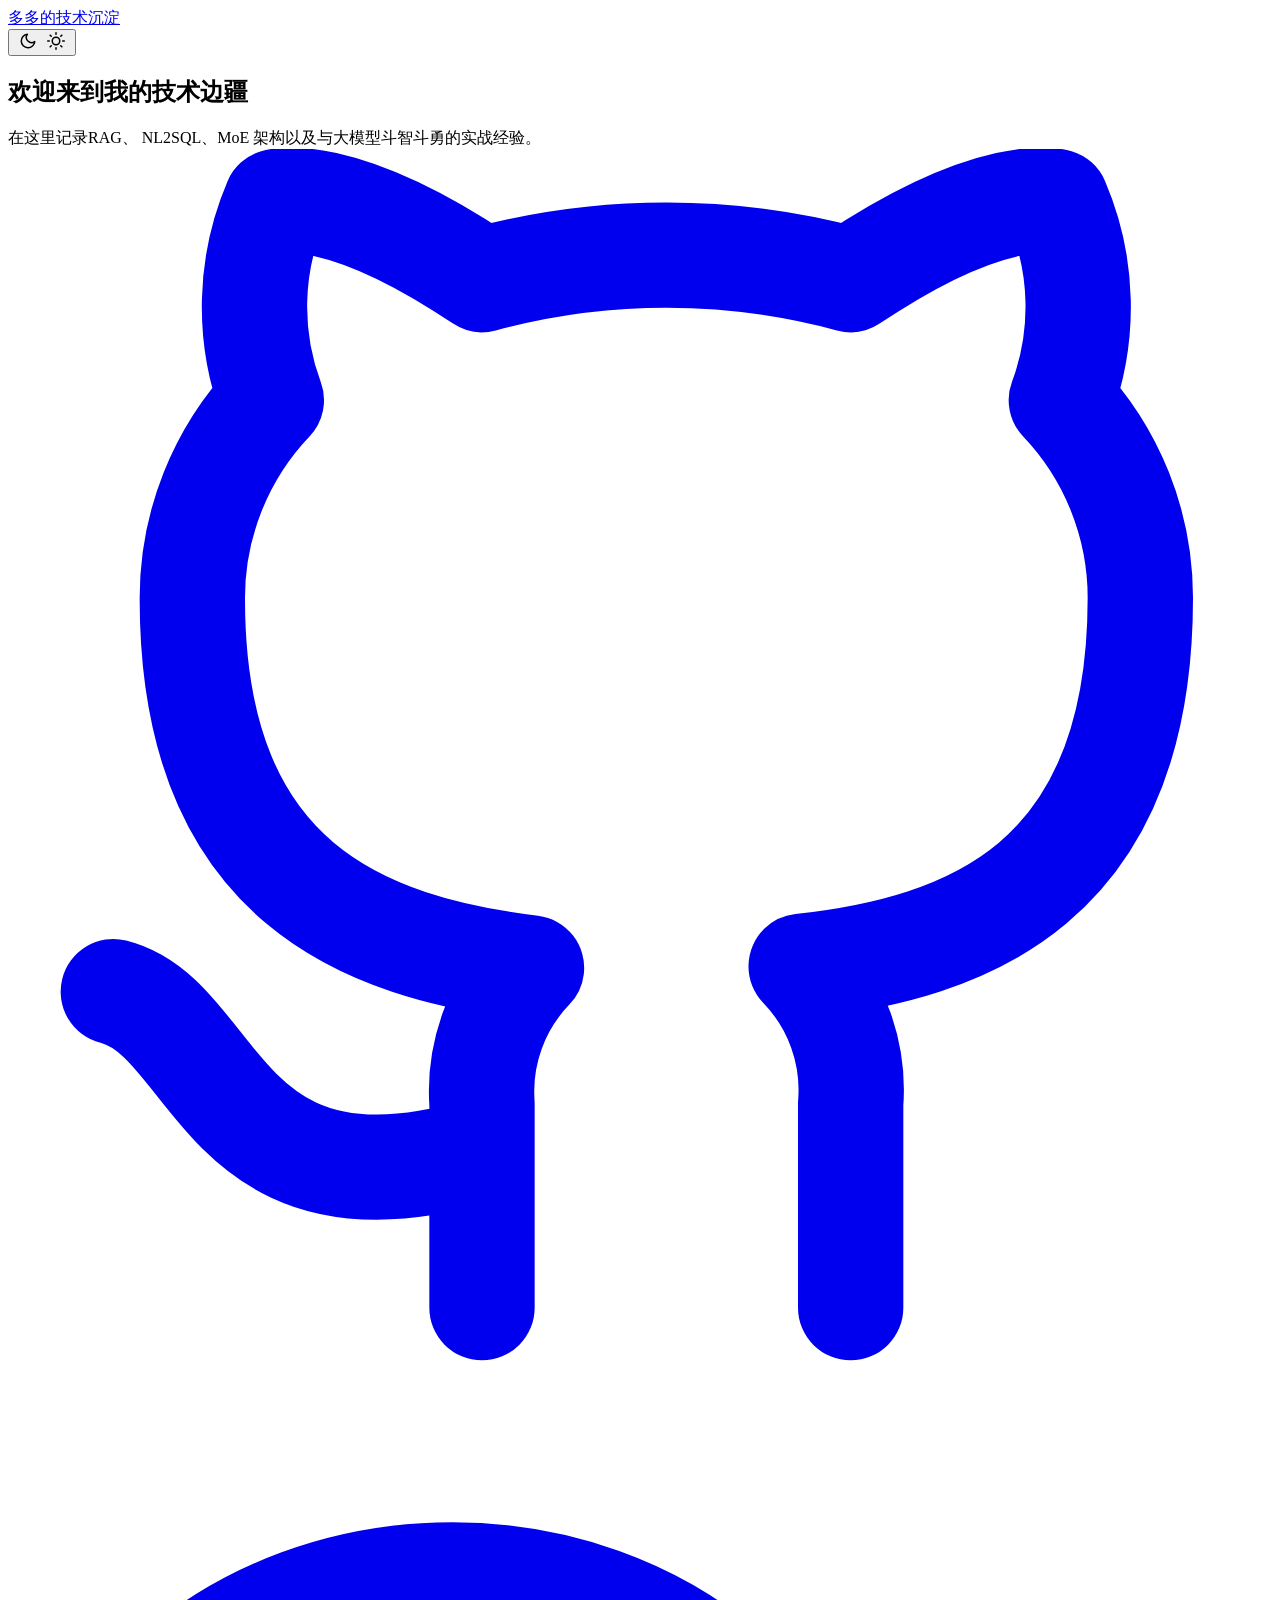
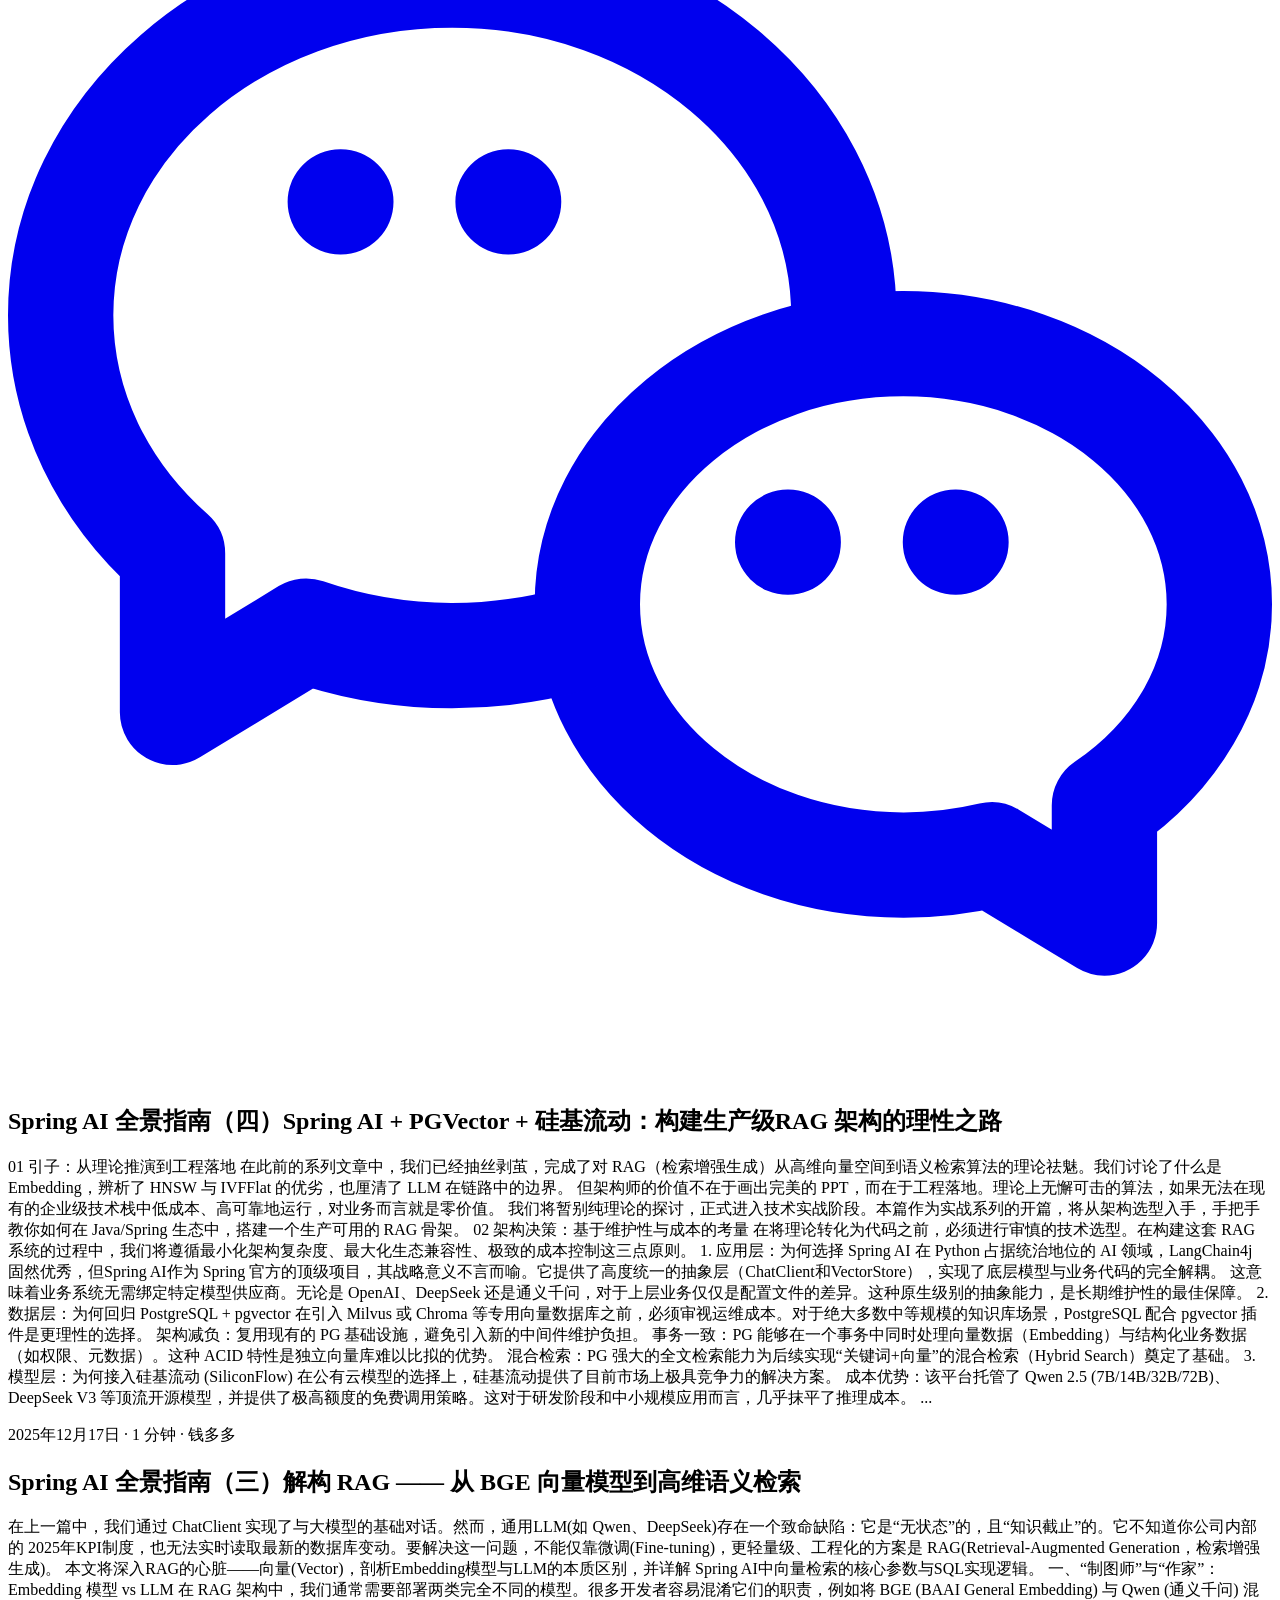
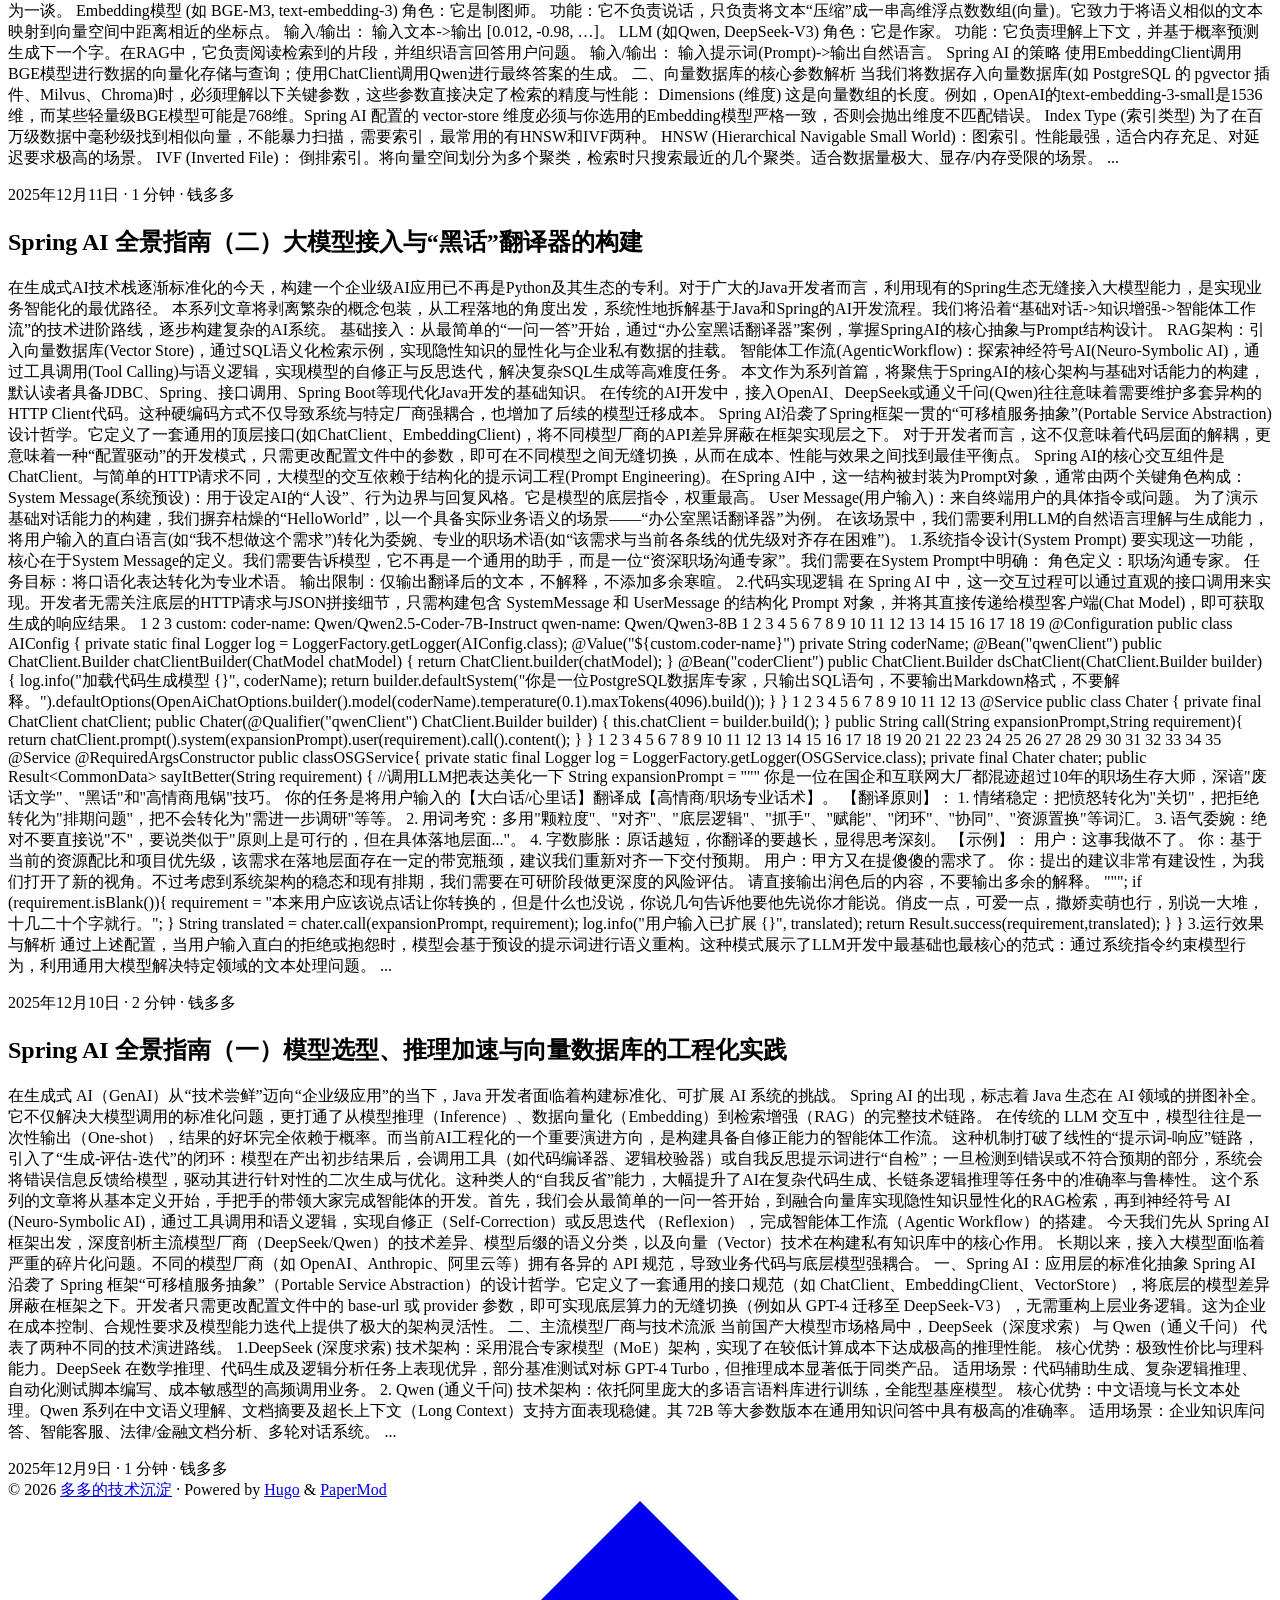
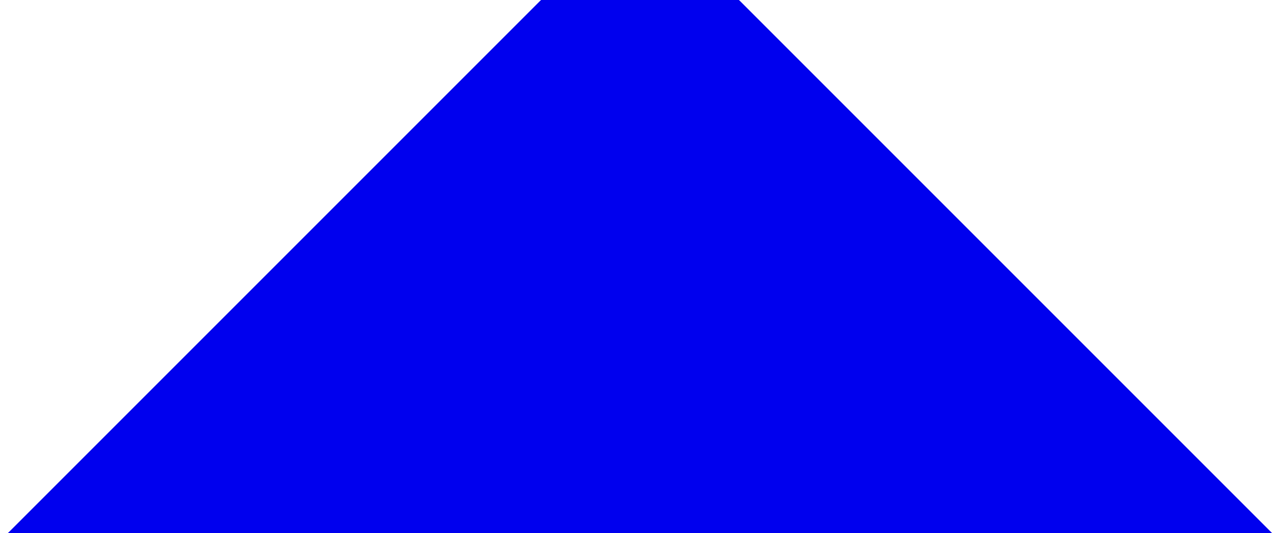
==== commit afe96a34: "调整格式" ====
--- a/public/index.html
+++ b/public/index.html
@@ -166,7 +166,7 @@
 
 <article class="post-entry"> 
   <header class="entry-header">
-    <h2 class="entry-hint-parent">Spring AI 全景指南 (四) Spring AI &#43; PGVector &#43; 硅基流动：构建生产级RAG 架构的理性之路
+    <h2 class="entry-hint-parent">Spring AI 全景指南（四）Spring AI &#43; PGVector &#43; 硅基流动：构建生产级RAG 架构的理性之路
     </h2>
   </header>
   <div class="entry-content">
@@ -188,12 +188,12 @@
 ...</p>
   </div>
   <footer class="entry-footer"><span title='2025-12-17 19:11:06 +0800 CST'>2025年12月17日</span>&nbsp;·&nbsp;<span>1 分钟</span>&nbsp;·&nbsp;<span>钱多多</span></footer>
-  <a class="entry-link" aria-label="post link to Spring AI 全景指南 (四) Spring AI &#43; PGVector &#43; 硅基流动：构建生产级RAG 架构的理性之路" href="http://localhost:1313/posts/springai-4/"></a>
+  <a class="entry-link" aria-label="post link to Spring AI 全景指南（四）Spring AI &#43; PGVector &#43; 硅基流动：构建生产级RAG 架构的理性之路" href="http://localhost:1313/posts/springai-4/"></a>
 </article>
 
 <article class="post-entry"> 
   <header class="entry-header">
-    <h2 class="entry-hint-parent">Spring AI 全景指南 (三) 解构 RAG —— 从 BGE 向量模型到高维语义检索
+    <h2 class="entry-hint-parent">Spring AI 全景指南（三）解构 RAG —— 从 BGE 向量模型到高维语义检索
     </h2>
   </header>
   <div class="entry-content">
@@ -220,12 +220,12 @@
 ...</p>
   </div>
   <footer class="entry-footer"><span title='2025-12-11 08:01:06 +0800 CST'>2025年12月11日</span>&nbsp;·&nbsp;<span>1 分钟</span>&nbsp;·&nbsp;<span>钱多多</span></footer>
-  <a class="entry-link" aria-label="post link to Spring AI 全景指南 (三) 解构 RAG —— 从 BGE 向量模型到高维语义检索" href="http://localhost:1313/posts/springai-3/"></a>
+  <a class="entry-link" aria-label="post link to Spring AI 全景指南（三）解构 RAG —— 从 BGE 向量模型到高维语义检索" href="http://localhost:1313/posts/springai-3/"></a>
 </article>
 
 <article class="post-entry"> 
   <header class="entry-header">
-    <h2 class="entry-hint-parent">Spring AI全景指南(二) 大模型接入与“黑话”翻译器的构建
+    <h2 class="entry-hint-parent">Spring AI 全景指南（二）大模型接入与“黑话”翻译器的构建
     </h2>
   </header>
   <div class="entry-content">
@@ -252,7 +252,7 @@
 ...</p>
   </div>
   <footer class="entry-footer"><span title='2025-12-10 08:01:06 +0800 CST'>2025年12月10日</span>&nbsp;·&nbsp;<span>2 分钟</span>&nbsp;·&nbsp;<span>钱多多</span></footer>
-  <a class="entry-link" aria-label="post link to Spring AI全景指南(二) 大模型接入与“黑话”翻译器的构建" href="http://localhost:1313/posts/springai-2/"></a>
+  <a class="entry-link" aria-label="post link to Spring AI 全景指南（二）大模型接入与“黑话”翻译器的构建" href="http://localhost:1313/posts/springai-2/"></a>
 </article>
 
 <article class="post-entry"> 
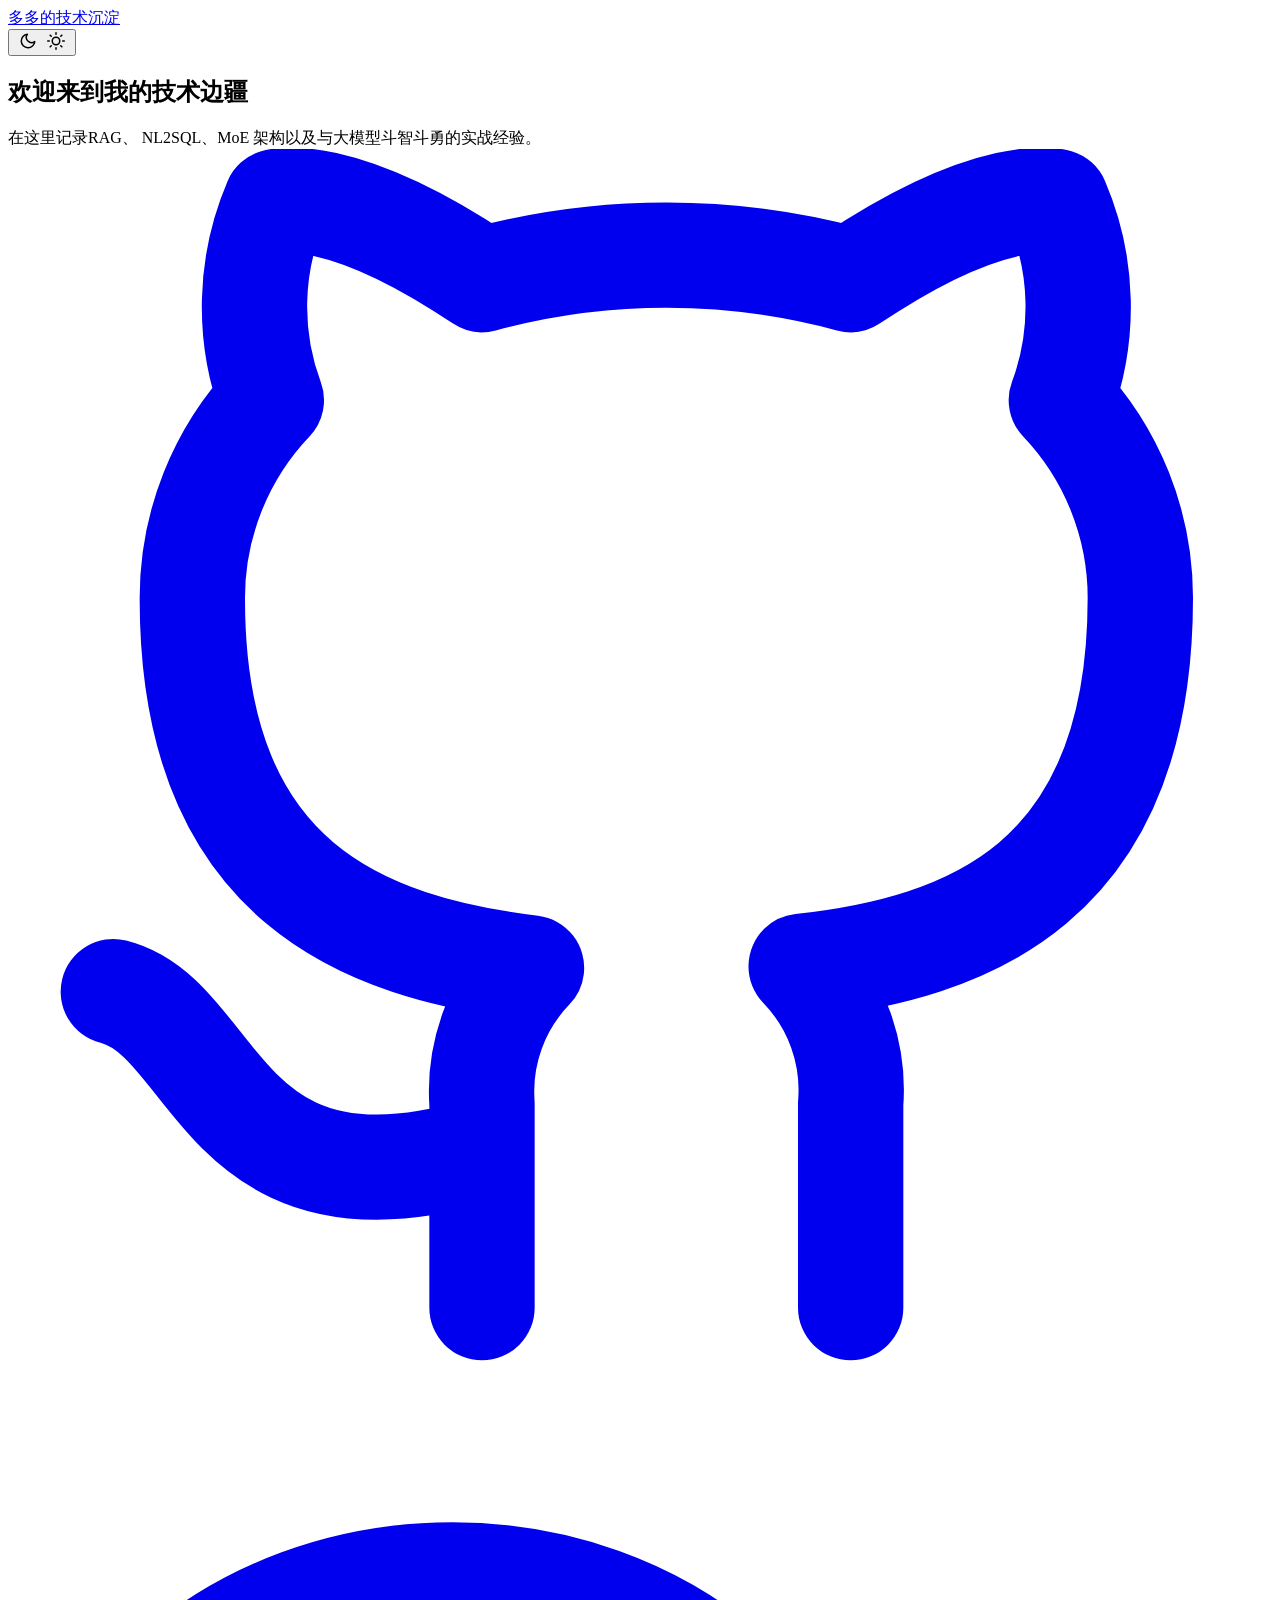
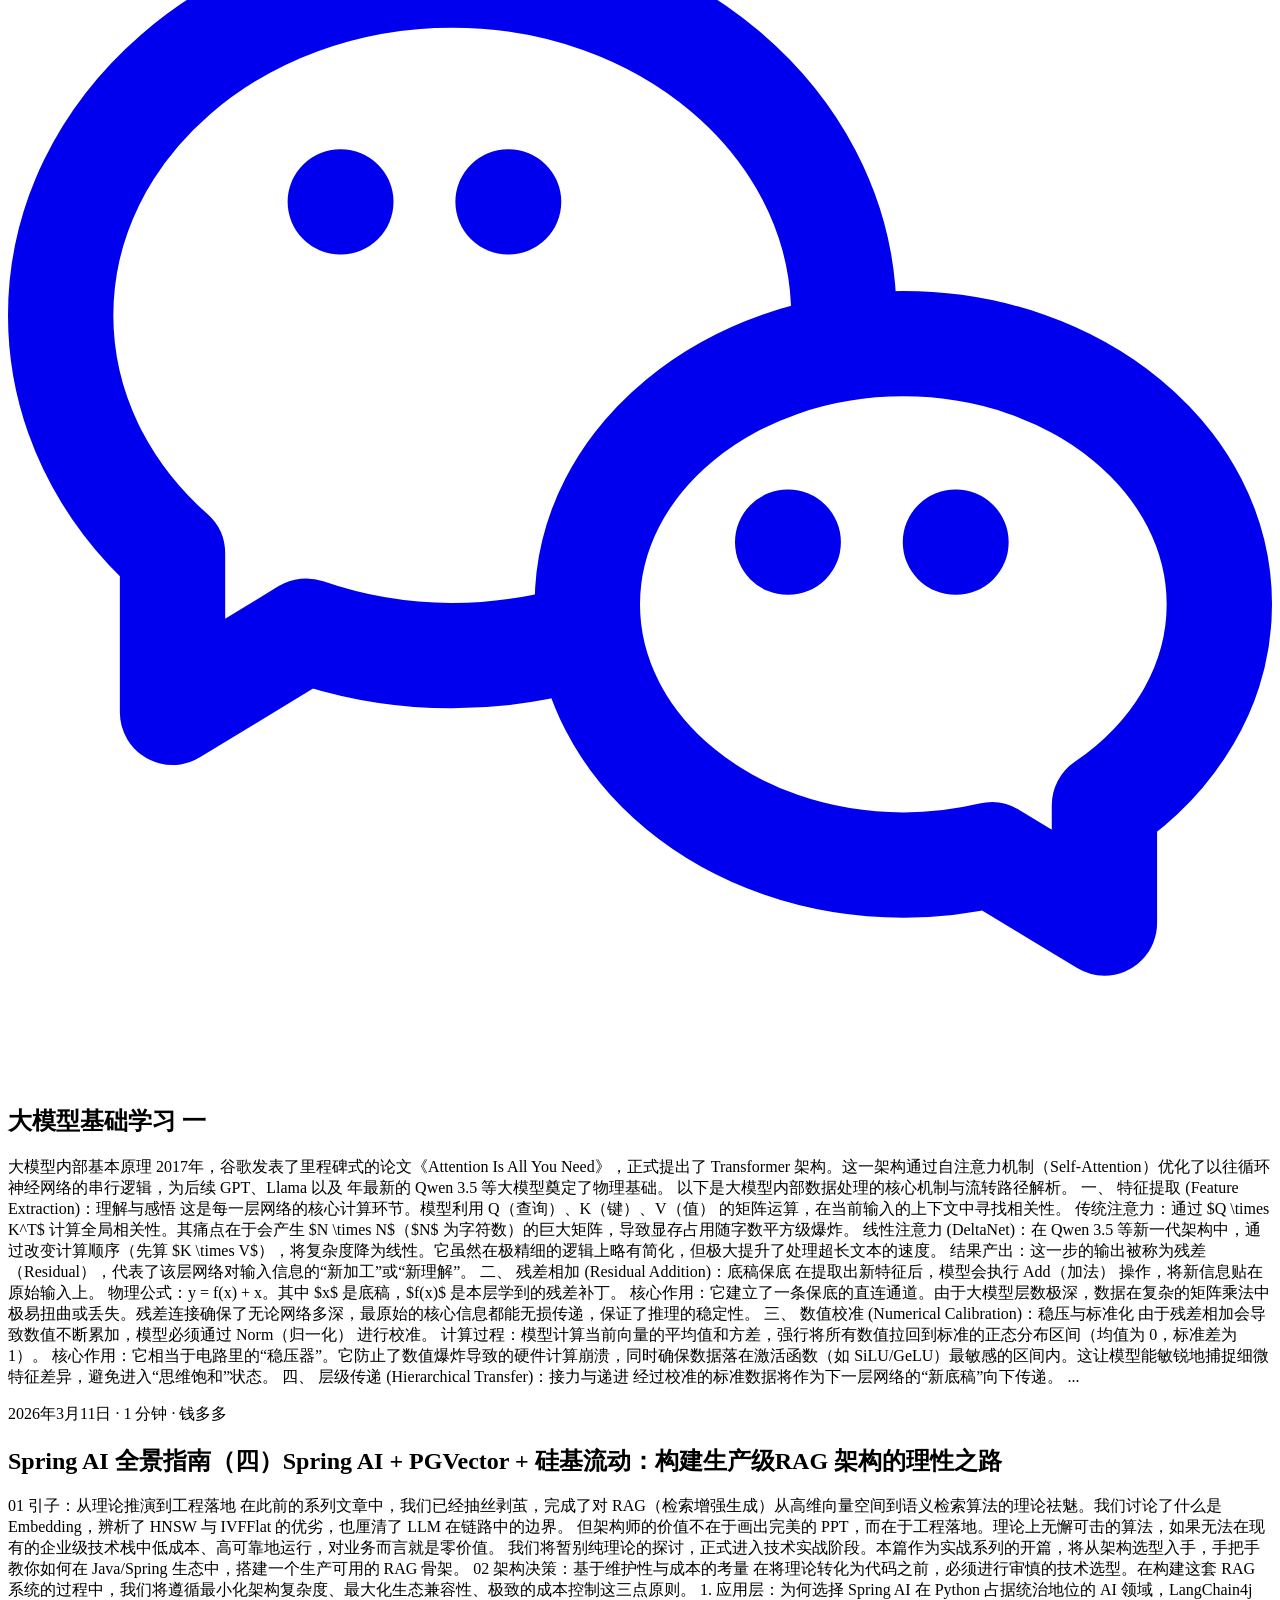
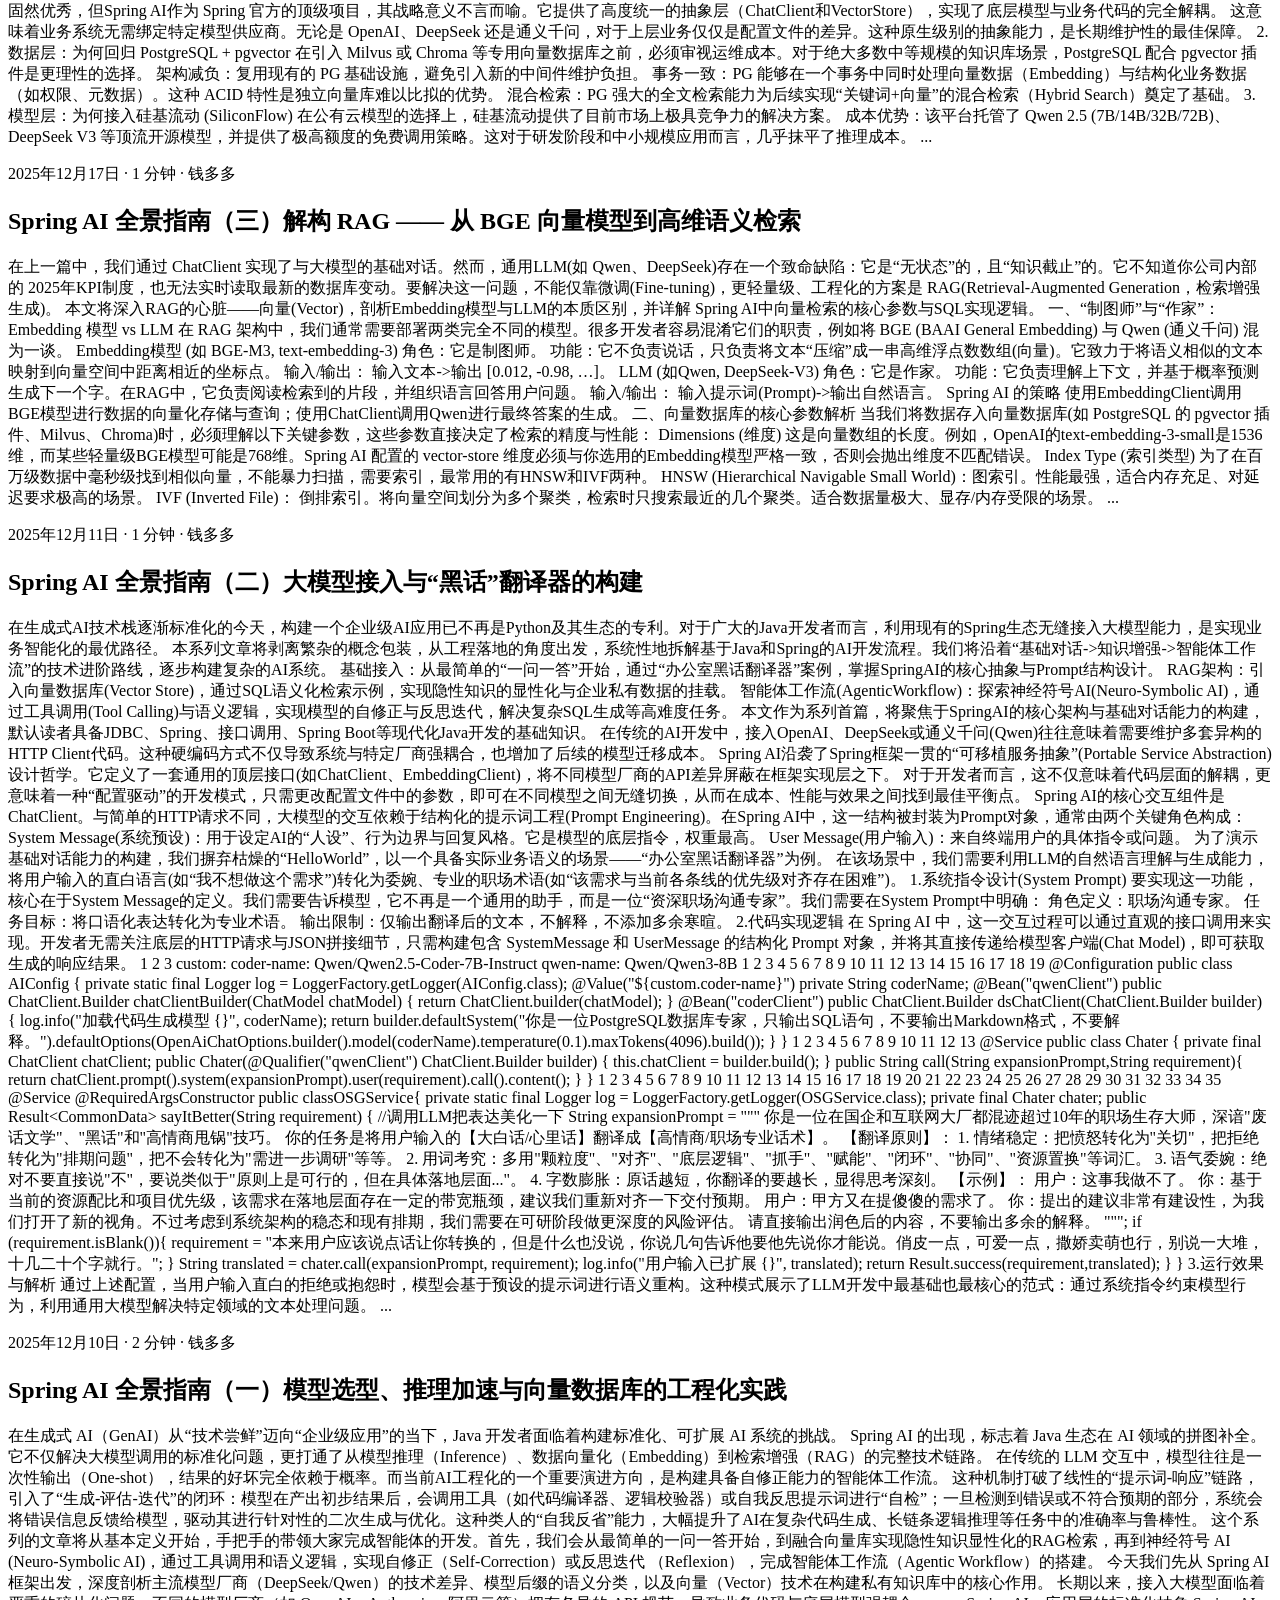
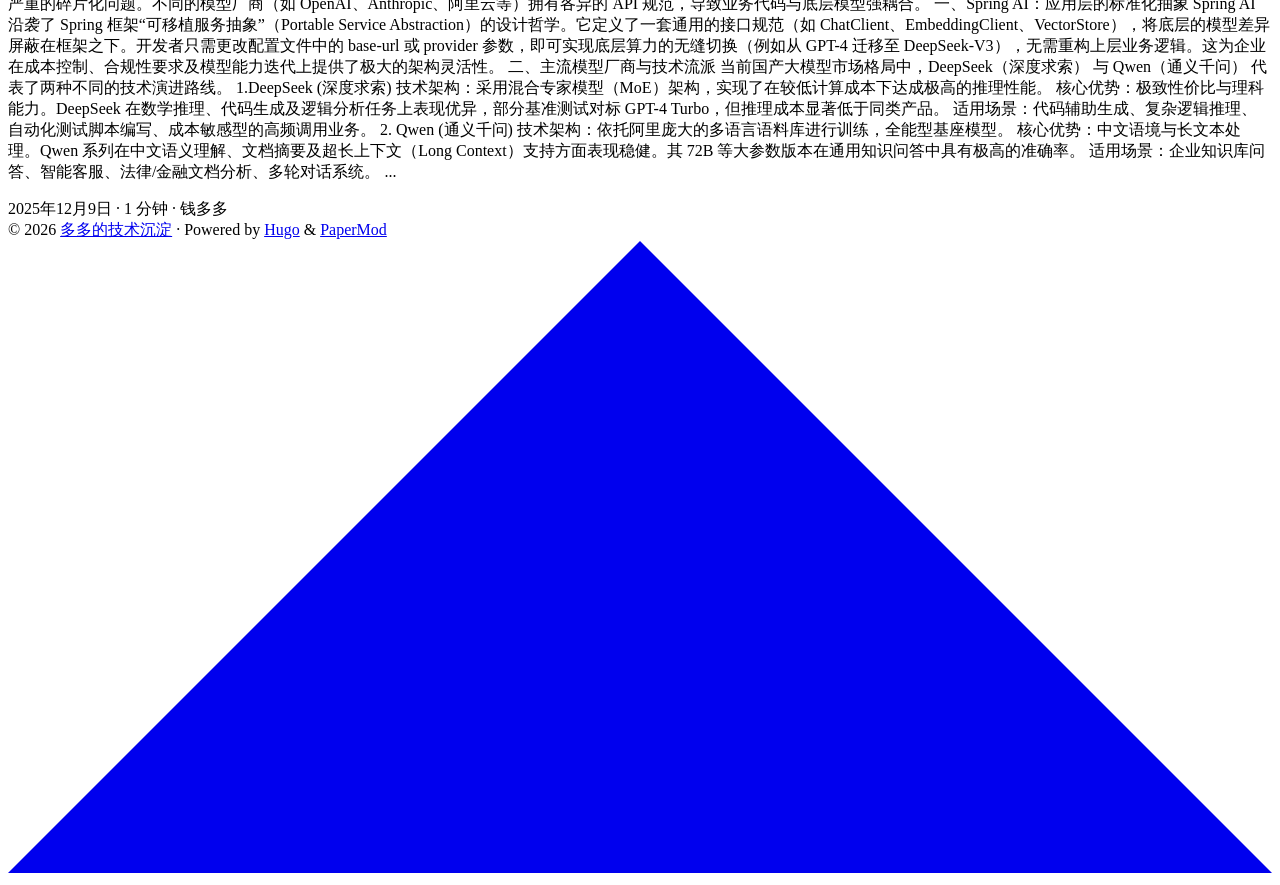
==== commit e68baa17: "增加文章" ====
--- a/public/index.html
+++ b/public/index.html
@@ -166,6 +166,31 @@
 
 <article class="post-entry"> 
   <header class="entry-header">
+    <h2 class="entry-hint-parent">大模型基础学习 一
+    </h2>
+  </header>
+  <div class="entry-content">
+    <p>大模型内部基本原理 2017年，谷歌发表了里程碑式的论文《Attention Is All You Need》，正式提出了 Transformer 架构。这一架构通过自注意力机制（Self-Attention）优化了以往循环神经网络的串行逻辑，为后续 GPT、Llama 以及 年最新的 Qwen 3.5 等大模型奠定了物理基础。
+以下是大模型内部数据处理的核心机制与流转路径解析。
+一、 特征提取 (Feature Extraction)：理解与感悟 这是每一层网络的核心计算环节。模型利用 Q（查询）、K（键）、V（值） 的矩阵运算，在当前输入的上下文中寻找相关性。
+传统注意力：通过 $Q \times K^T$ 计算全局相关性。其痛点在于会产生 $N \times N$（$N$ 为字符数）的巨大矩阵，导致显存占用随字数平方级爆炸。
+线性注意力 (DeltaNet)：在 Qwen 3.5 等新一代架构中，通过改变计算顺序（先算 $K \times V$），将复杂度降为线性。它虽然在极精细的逻辑上略有简化，但极大提升了处理超长文本的速度。
+结果产出：这一步的输出被称为残差（Residual），代表了该层网络对输入信息的“新加工”或“新理解”。
+二、 残差相加 (Residual Addition)：底稿保底 在提取出新特征后，模型会执行 Add（加法） 操作，将新信息贴在原始输入上。
+物理公式：y = f(x) &#43; x。其中 $x$ 是底稿，$f(x)$ 是本层学到的残差补丁。
+核心作用：它建立了一条保底的直连通道。由于大模型层数极深，数据在复杂的矩阵乘法中极易扭曲或丢失。残差连接确保了无论网络多深，最原始的核心信息都能无损传递，保证了推理的稳定性。
+三、 数值校准 (Numerical Calibration)：稳压与标准化 由于残差相加会导致数值不断累加，模型必须通过 Norm（归一化） 进行校准。
+计算过程：模型计算当前向量的平均值和方差，强行将所有数值拉回到标准的正态分布区间（均值为 0，标准差为 1）。
+核心作用：它相当于电路里的“稳压器”。它防止了数值爆炸导致的硬件计算崩溃，同时确保数据落在激活函数（如 SiLU/GeLU）最敏感的区间内。这让模型能敏锐地捕捉细微特征差异，避免进入“思维饱和”状态。
+四、 层级传递 (Hierarchical Transfer)：接力与递进 经过校准的标准数据将作为下一层网络的“新底稿”向下传递。
+...</p>
+  </div>
+  <footer class="entry-footer"><span title='2026-03-11 15:20:06 +0800 CST'>2026年3月11日</span>&nbsp;·&nbsp;<span>1 分钟</span>&nbsp;·&nbsp;<span>钱多多</span></footer>
+  <a class="entry-link" aria-label="post link to 大模型基础学习 一" href="http://localhost:1313/posts/springai-5/"></a>
+</article>
+
+<article class="post-entry"> 
+  <header class="entry-header">
     <h2 class="entry-hint-parent">Spring AI 全景指南（四）Spring AI &#43; PGVector &#43; 硅基流动：构建生产级RAG 架构的理性之路
     </h2>
   </header>
